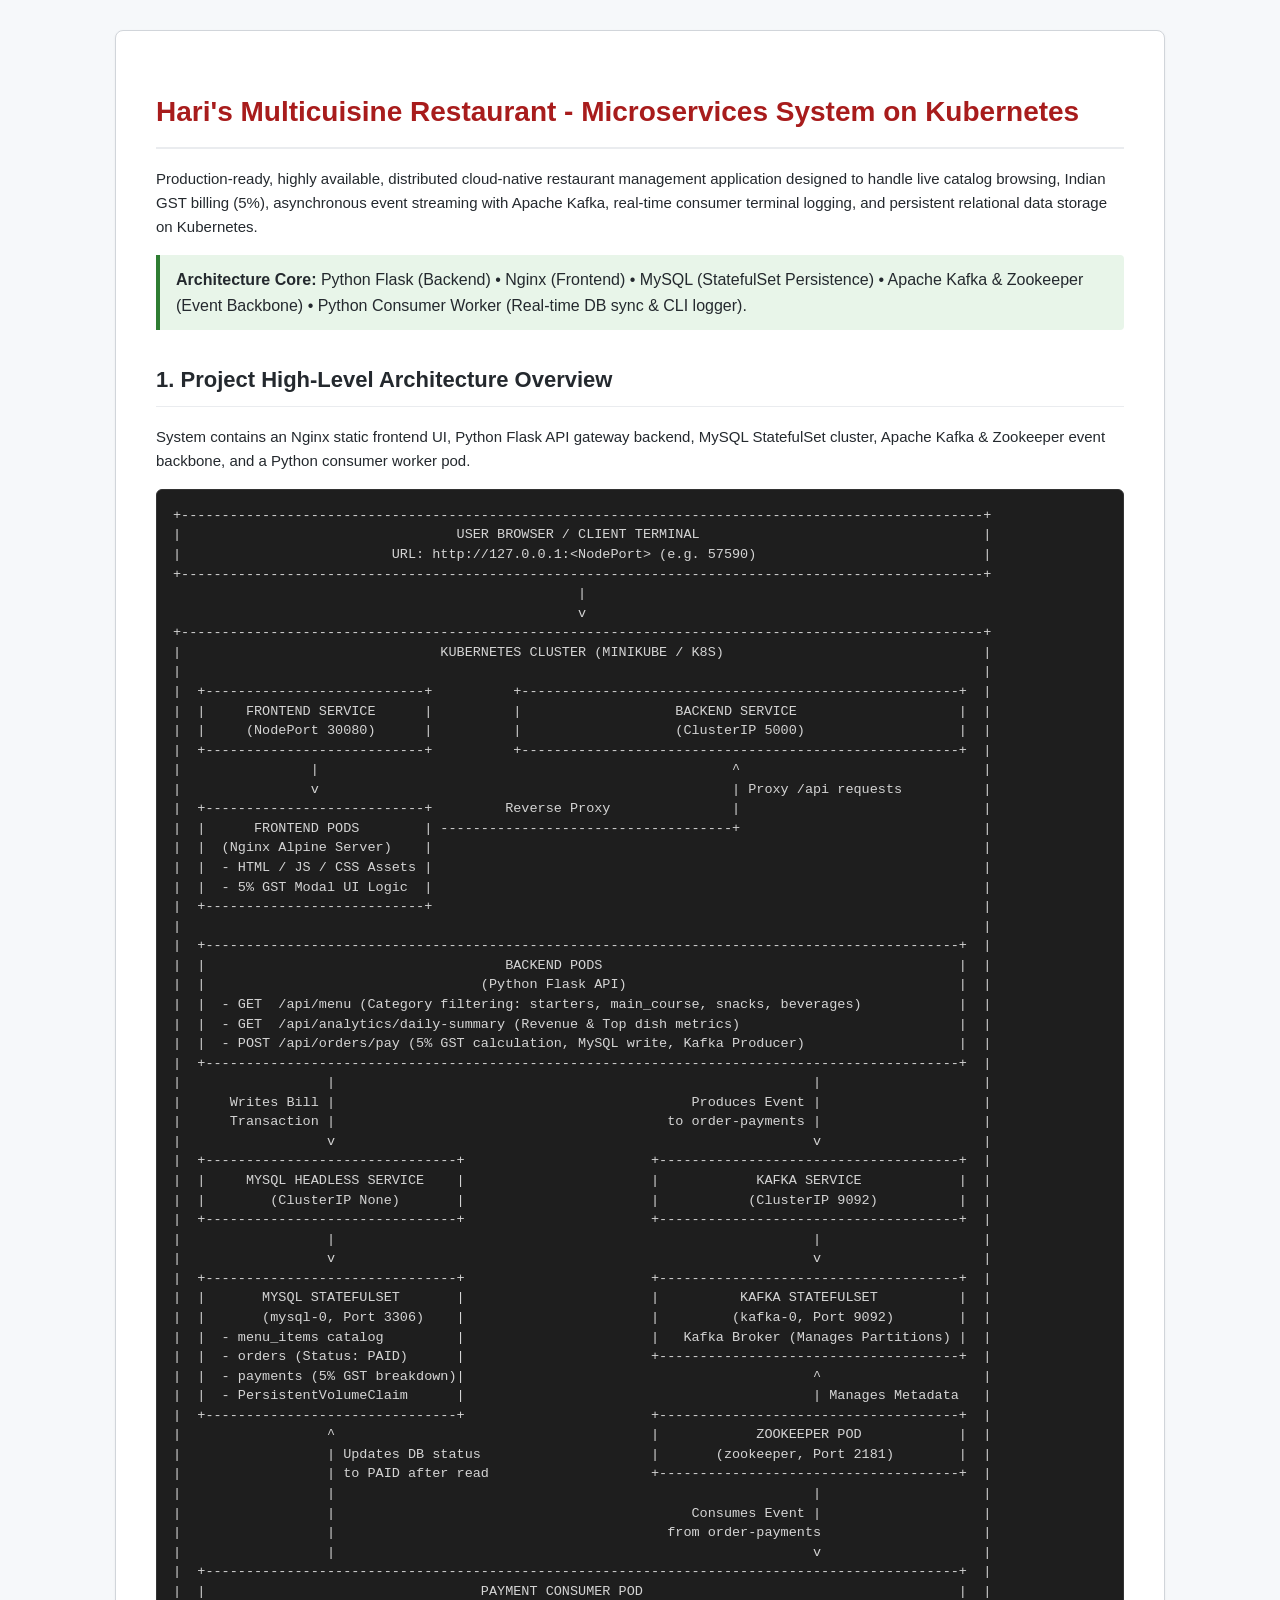
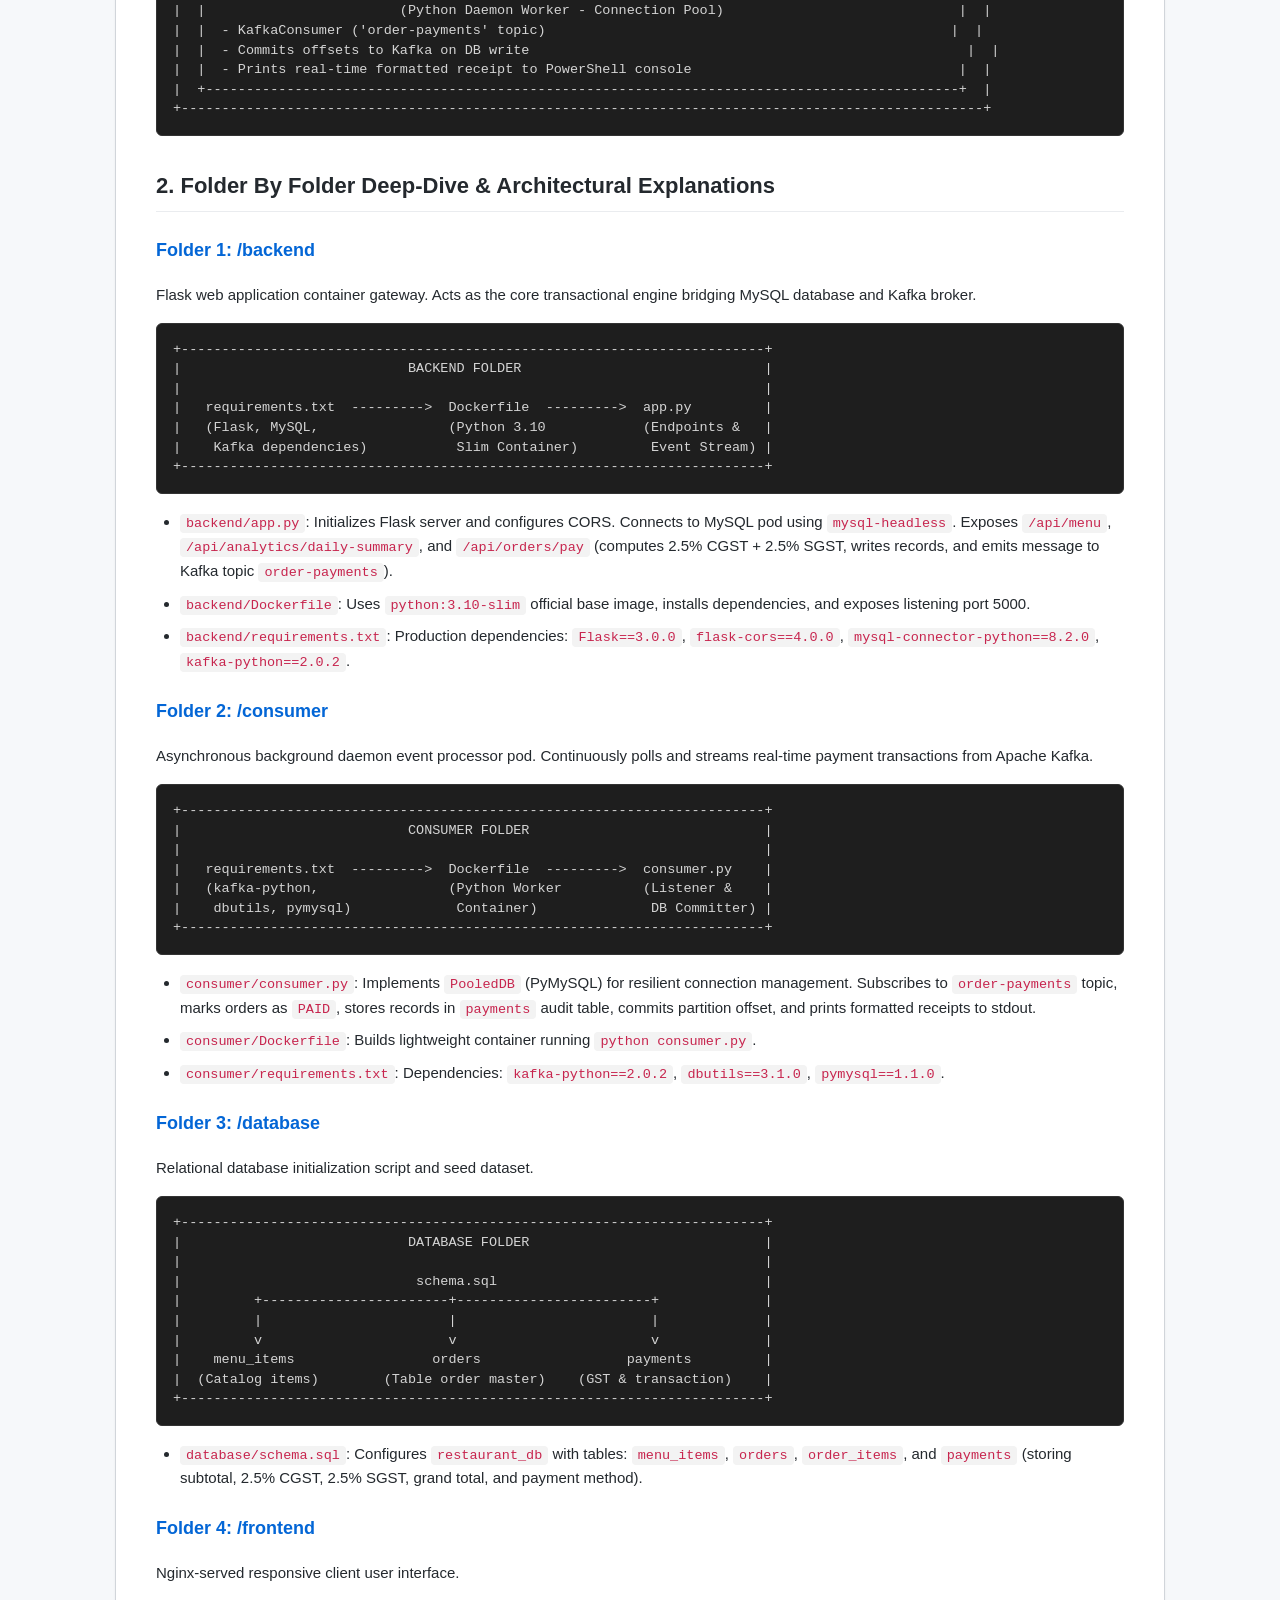
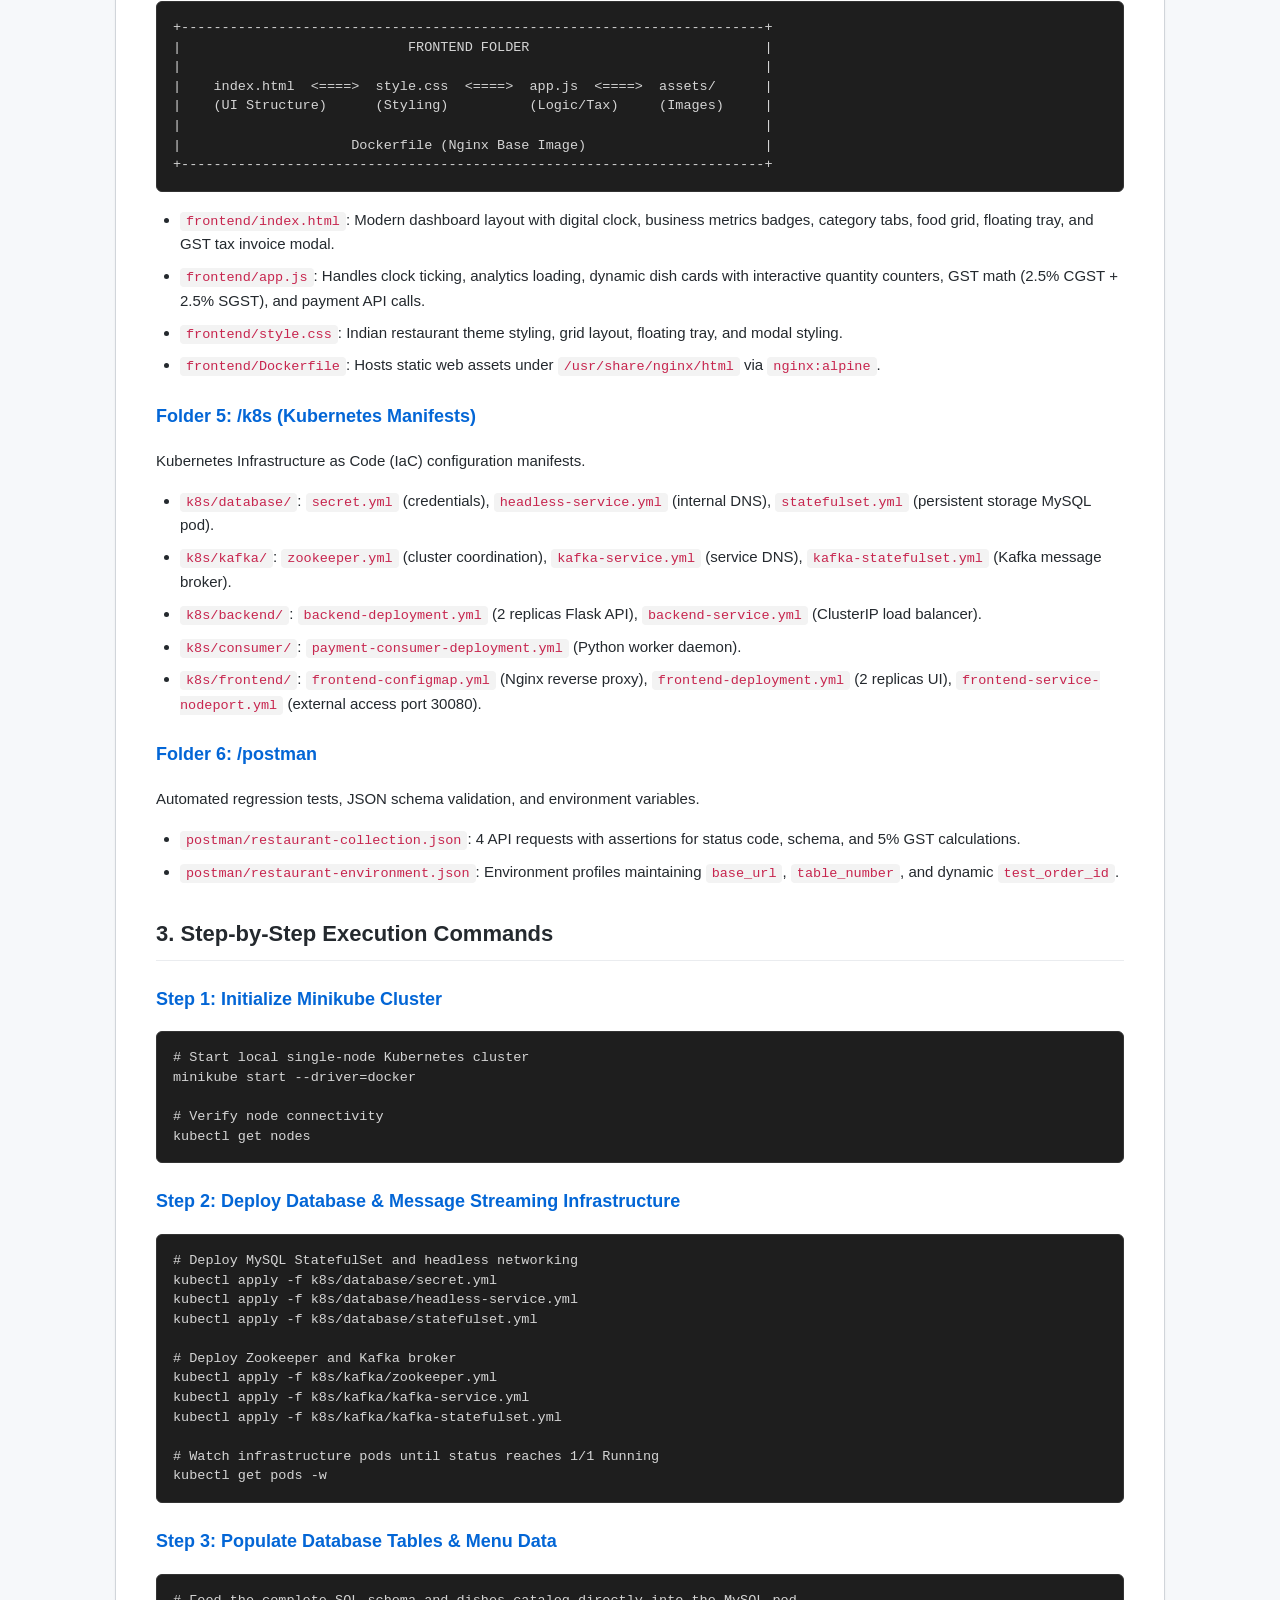
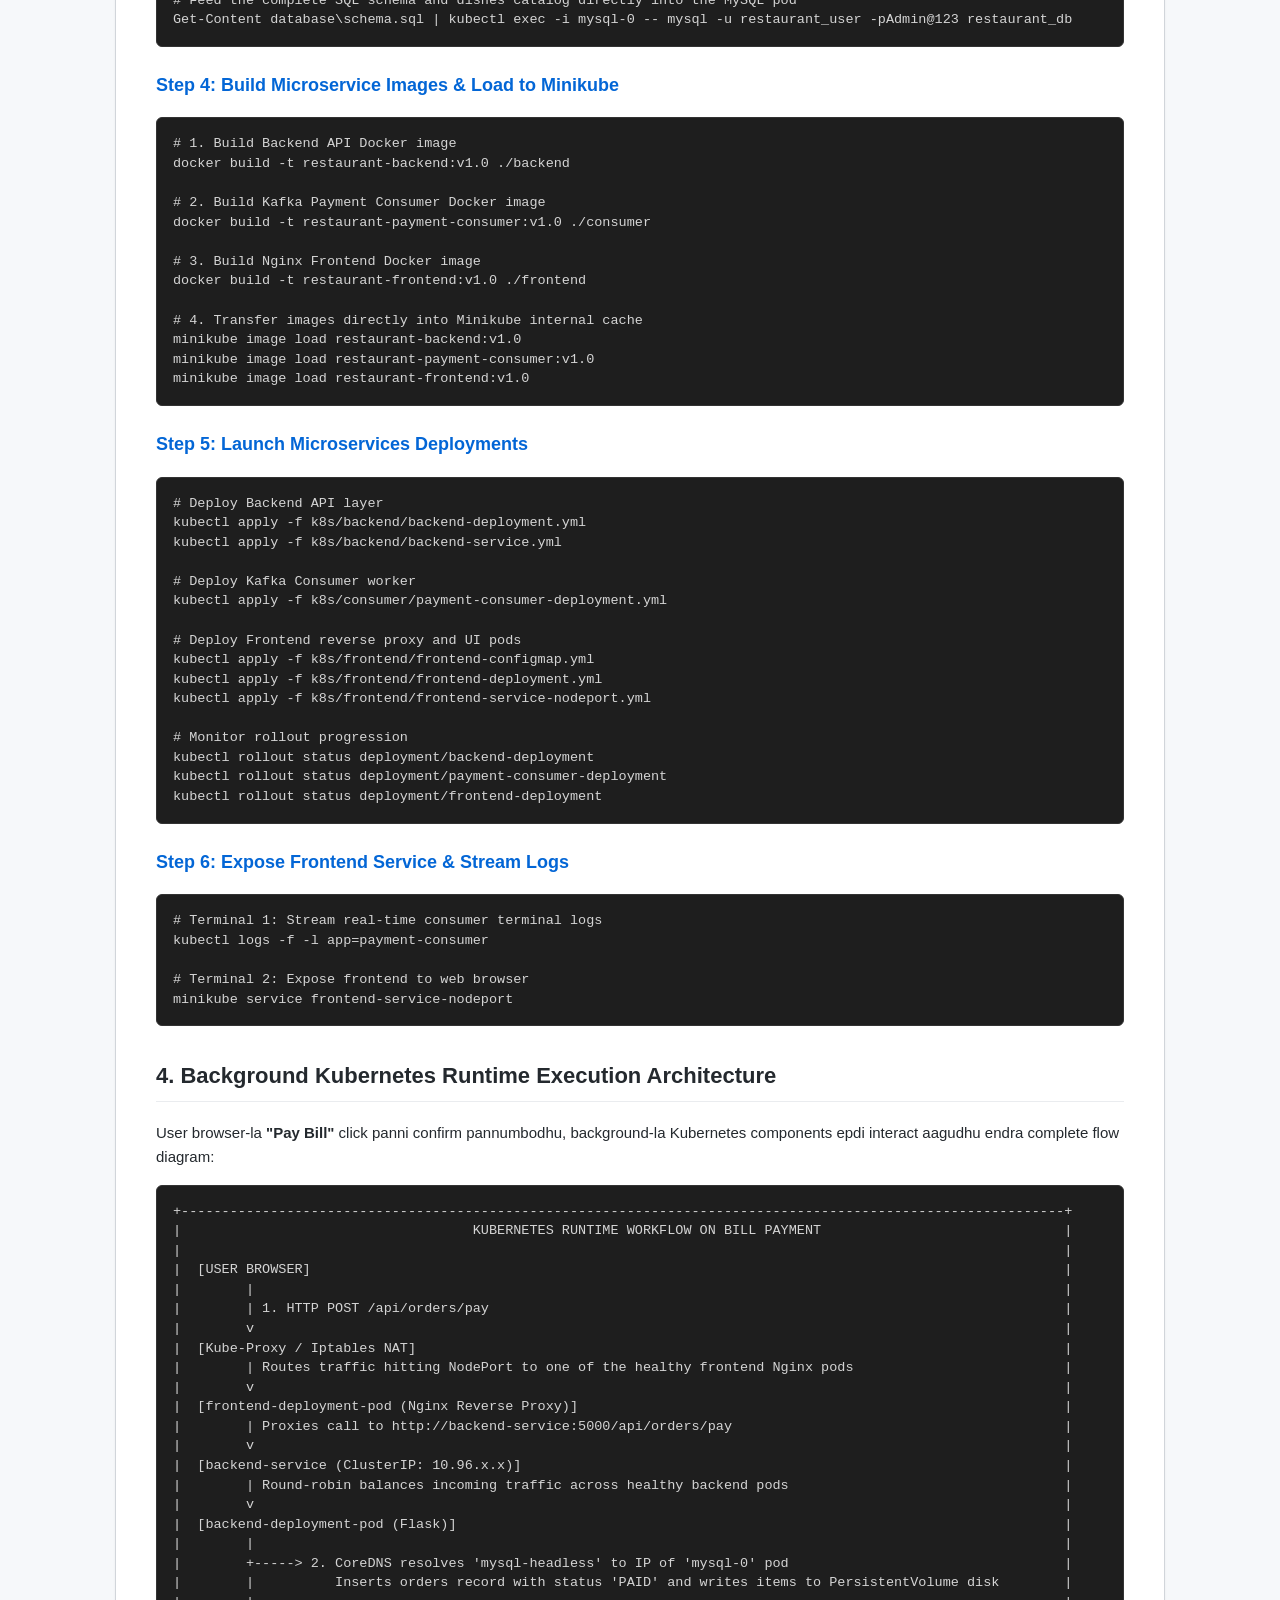
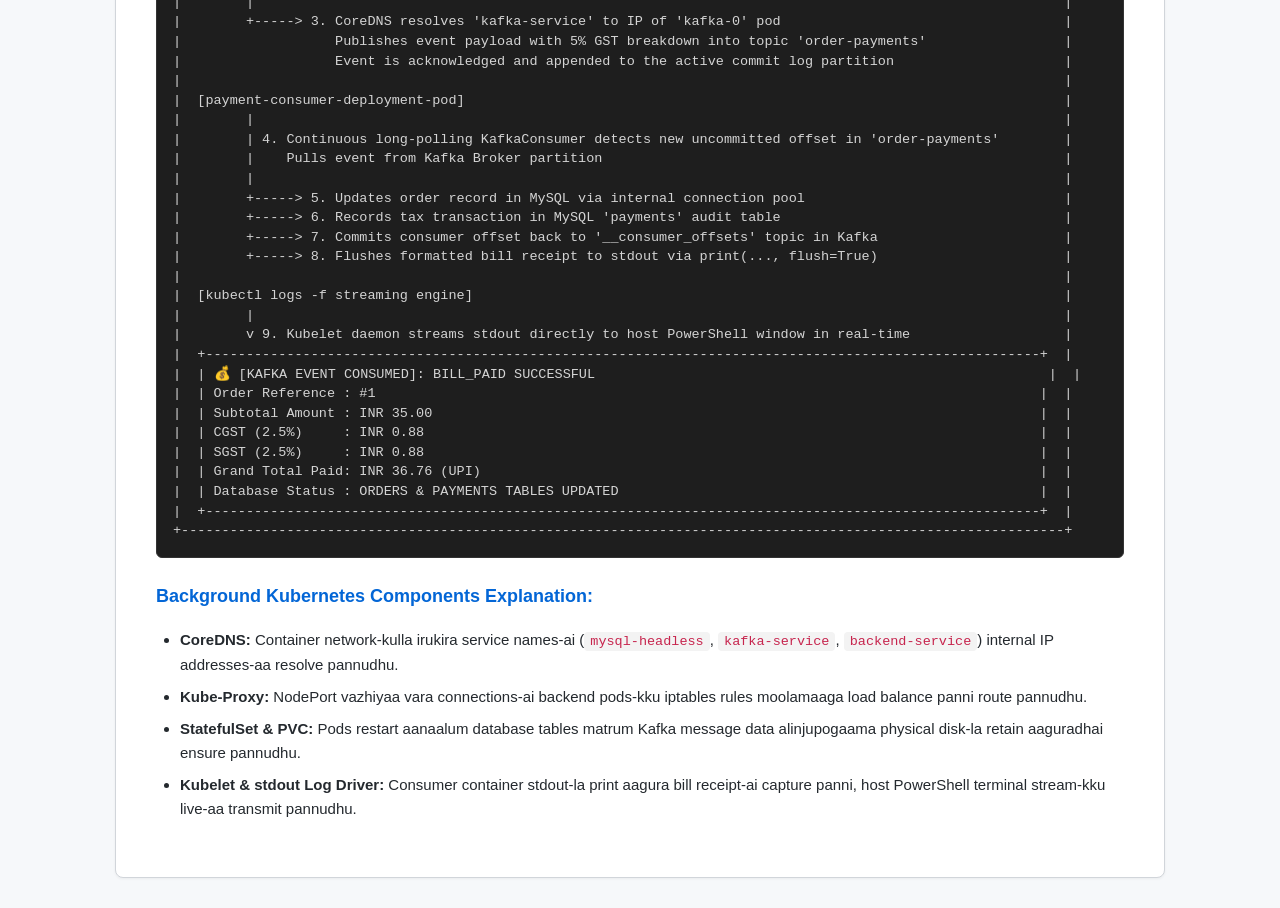
==== readme.html @ a90512a5 "first commit" ====
<!DOCTYPE html>
<html lang="en">
<head>
    <meta charset="UTF-8">
    <meta name="viewport" content="width=device-width, initial-scale=1.0">
    <title>Hari's Multicuisine Restaurant - Kubernetes Microservices</title>
    <style>
        body {
            font-family: -apple-system, BlinkMacSystemFont, "Segoe UI", Roboto, Helvetica, Arial, sans-serif;
            line-height: 1.6;
            color: #24292e;
            max-width: 1050px;
            margin: 0 auto;
            padding: 30px 20px;
            background-color: #f6f8fa;
        }
        .container {
            background: #ffffff;
            border: 1px solid #d1d5da;
            border-radius: 8px;
            padding: 40px;
            box-shadow: 0 1px 3px rgba(0,0,0,0.05);
        }
        h1 {
            color: #a81c1c;
            border-bottom: 2px solid #eaecef;
            padding-bottom: 12px;
            font-size: 28px;
        }
        h2 {
            color: #24292e;
            border-bottom: 1px solid #eaecef;
            padding-bottom: 8px;
            margin-top: 32px;
            font-size: 22px;
        }
        h3 {
            color: #0366d6;
            margin-top: 24px;
            font-size: 18px;
        }
        p, li {
            font-size: 15px;
        }
        pre {
            background-color: #1e1e1e;
            color: #d4d4d4;
            padding: 16px;
            border-radius: 6px;
            overflow-x: auto;
            font-family: Consolas, "Courier New", monospace;
            font-size: 13.5px;
            line-height: 1.45;
            margin: 16px 0;
            border: 1px solid #333;
        }
        code {
            background-color: rgba(27,31,35,0.05);
            padding: 2px 6px;
            border-radius: 4px;
            font-family: Consolas, "Courier New", monospace;
            font-size: 13.5px;
            color: #c7254e;
        }
        pre code {
            background-color: transparent;
            color: inherit;
            padding: 0;
        }
        ul {
            padding-left: 24px;
        }
        li {
            margin-bottom: 8px;
        }
        .highlight-box {
            background-color: #e8f5e9;
            border-left: 4px solid #2e7d32;
            padding: 12px 16px;
            margin: 16px 0;
            border-radius: 0 4px 4px 0;
        }
    </style>
</head>
<body>

<div class="container">
    <h1>Hari's Multicuisine Restaurant - Microservices System on Kubernetes</h1>
    <p>Production-ready, highly available, distributed cloud-native restaurant management application designed to handle live catalog browsing, Indian GST billing (5%), asynchronous event streaming with Apache Kafka, real-time consumer terminal logging, and persistent relational data storage on Kubernetes.</p>

    <div class="highlight-box">
        <strong>Architecture Core:</strong> Python Flask (Backend) • Nginx (Frontend) • MySQL (StatefulSet Persistence) • Apache Kafka & Zookeeper (Event Backbone) • Python Consumer Worker (Real-time DB sync & CLI logger).
    </div>

    <h2>1. Project High-Level Architecture Overview</h2>
    <p>System contains an Nginx static frontend UI, Python Flask API gateway backend, MySQL StatefulSet cluster, Apache Kafka & Zookeeper event backbone, and a Python consumer worker pod.</p>

<pre><code>+---------------------------------------------------------------------------------------------------+
|                                  USER BROWSER / CLIENT TERMINAL                                   |
|                          URL: http://127.0.0.1:&lt;NodePort&gt; (e.g. 57590)                            |
+---------------------------------------------------------------------------------------------------+
                                                  |
                                                  v
+---------------------------------------------------------------------------------------------------+
|                                KUBERNETES CLUSTER (MINIKUBE / K8S)                                |
|                                                                                                   |
|  +---------------------------+          +------------------------------------------------------+  |
|  |     FRONTEND SERVICE      |          |                   BACKEND SERVICE                    |  |
|  |     (NodePort 30080)      |          |                   (ClusterIP 5000)                   |  |
|  +---------------------------+          +------------------------------------------------------+  |
|                |                                                   ^                              |
|                v                                                   | Proxy /api requests          |
|  +---------------------------+         Reverse Proxy               |                              |
|  |      FRONTEND PODS        | ------------------------------------+                              |
|  |  (Nginx Alpine Server)    |                                                                    |
|  |  - HTML / JS / CSS Assets |                                                                    |
|  |  - 5% GST Modal UI Logic  |                                                                    |
|  +---------------------------+                                                                    |
|                                                                                                   |
|  +---------------------------------------------------------------------------------------------+  |
|  |                                     BACKEND PODS                                            |  |
|  |                                  (Python Flask API)                                         |  |
|  |  - GET  /api/menu (Category filtering: starters, main_course, snacks, beverages)            |  |
|  |  - GET  /api/analytics/daily-summary (Revenue &amp; Top dish metrics)                           |  |
|  |  - POST /api/orders/pay (5% GST calculation, MySQL write, Kafka Producer)                   |  |
|  +---------------------------------------------------------------------------------------------+  |
|                  |                                                           |                    |
|      Writes Bill |                                            Produces Event |                    |
|      Transaction |                                         to order-payments |                    |
|                  v                                                           v                    |
|  +-------------------------------+                       +-------------------------------------+  |
|  |     MYSQL HEADLESS SERVICE    |                       |            KAFKA SERVICE            |  |
|  |        (ClusterIP None)       |                       |           (ClusterIP 9092)          |  |
|  +-------------------------------+                       +-------------------------------------+  |
|                  |                                                           |                    |
|                  v                                                           v                    |
|  +-------------------------------+                       +-------------------------------------+  |
|  |       MYSQL STATEFULSET       |                       |          KAFKA STATEFULSET          |  |
|  |       (mysql-0, Port 3306)    |                       |         (kafka-0, Port 9092)        |  |
|  |  - menu_items catalog         |                       |   Kafka Broker (Manages Partitions) |  |
|  |  - orders (Status: PAID)      |                       +-------------------------------------+  |
|  |  - payments (5% GST breakdown)|                                           ^                    |
|  |  - PersistentVolumeClaim      |                                           | Manages Metadata   |
|  +-------------------------------+                       +-------------------------------------+  |
|                  ^                                       |            ZOOKEEPER POD            |  |
|                  | Updates DB status                     |       (zookeeper, Port 2181)        |  |
|                  | to PAID after read                    +-------------------------------------+  |
|                  |                                                           |                    |
|                  |                                            Consumes Event |                    |
|                  |                                         from order-payments                    |
|                  |                                                           v                    |
|  +---------------------------------------------------------------------------------------------+  |
|  |                                  PAYMENT CONSUMER POD                                       |  |
|  |                        (Python Daemon Worker - Connection Pool)                             |  |
|  |  - KafkaConsumer ('order-payments' topic)                                                  |  |
|  |  - Commits offsets to Kafka on DB write                                                      |  |
|  |  - Prints real-time formatted receipt to PowerShell console                                 |  |
|  +---------------------------------------------------------------------------------------------+  |
+---------------------------------------------------------------------------------------------------+</code></pre>

    <h2>2. Folder By Folder Deep-Dive &amp; Architectural Explanations</h2>

    <h3>Folder 1: /backend</h3>
    <p>Flask web application container gateway. Acts as the core transactional engine bridging MySQL database and Kafka broker.</p>
<pre><code>+------------------------------------------------------------------------+
|                            BACKEND FOLDER                              |
|                                                                        |
|   requirements.txt  --------->  Dockerfile  --------->  app.py         |
|   (Flask, MySQL,                (Python 3.10            (Endpoints &amp;   |
|    Kafka dependencies)           Slim Container)         Event Stream) |
+------------------------------------------------------------------------+</code></pre>
    <ul>
        <li><code>backend/app.py</code>: Initializes Flask server and configures CORS. Connects to MySQL pod using <code>mysql-headless</code>. Exposes <code>/api/menu</code>, <code>/api/analytics/daily-summary</code>, and <code>/api/orders/pay</code> (computes 2.5% CGST + 2.5% SGST, writes records, and emits message to Kafka topic <code>order-payments</code>).</li>
        <li><code>backend/Dockerfile</code>: Uses <code>python:3.10-slim</code> official base image, installs dependencies, and exposes listening port 5000.</li>
        <li><code>backend/requirements.txt</code>: Production dependencies: <code>Flask==3.0.0</code>, <code>flask-cors==4.0.0</code>, <code>mysql-connector-python==8.2.0</code>, <code>kafka-python==2.0.2</code>.</li>
    </ul>

    <h3>Folder 2: /consumer</h3>
    <p>Asynchronous background daemon event processor pod. Continuously polls and streams real-time payment transactions from Apache Kafka.</p>
<pre><code>+------------------------------------------------------------------------+
|                            CONSUMER FOLDER                             |
|                                                                        |
|   requirements.txt  --------->  Dockerfile  --------->  consumer.py    |
|   (kafka-python,                (Python Worker          (Listener &amp;    |
|    dbutils, pymysql)             Container)              DB Committer) |
+------------------------------------------------------------------------+</code></pre>
    <ul>
        <li><code>consumer/consumer.py</code>: Implements <code>PooledDB</code> (PyMySQL) for resilient connection management. Subscribes to <code>order-payments</code> topic, marks orders as <code>PAID</code>, stores records in <code>payments</code> audit table, commits partition offset, and prints formatted receipts to stdout.</li>
        <li><code>consumer/Dockerfile</code>: Builds lightweight container running <code>python consumer.py</code>.</li>
        <li><code>consumer/requirements.txt</code>: Dependencies: <code>kafka-python==2.0.2</code>, <code>dbutils==3.1.0</code>, <code>pymysql==1.1.0</code>.</li>
    </ul>

    <h3>Folder 3: /database</h3>
    <p>Relational database initialization script and seed dataset.</p>
<pre><code>+------------------------------------------------------------------------+
|                            DATABASE FOLDER                             |
|                                                                        |
|                             schema.sql                                 |
|         +-----------------------+------------------------+             |
|         |                       |                        |             |
|         v                       v                        v             |
|    menu_items                 orders                  payments         |
|  (Catalog items)        (Table order master)    (GST &amp; transaction)    |
+------------------------------------------------------------------------+</code></pre>
    <ul>
        <li><code>database/schema.sql</code>: Configures <code>restaurant_db</code> with tables: <code>menu_items</code>, <code>orders</code>, <code>order_items</code>, and <code>payments</code> (storing subtotal, 2.5% CGST, 2.5% SGST, grand total, and payment method).</li>
    </ul>

    <h3>Folder 4: /frontend</h3>
    <p>Nginx-served responsive client user interface.</p>
<pre><code>+------------------------------------------------------------------------+
|                            FRONTEND FOLDER                             |
|                                                                        |
|    index.html  &lt;====&gt;  style.css  &lt;====&gt;  app.js  &lt;====&gt;  assets/      |
|    (UI Structure)      (Styling)          (Logic/Tax)     (Images)     |
|                                                                        |
|                     Dockerfile (Nginx Base Image)                      |
+------------------------------------------------------------------------+</code></pre>
    <ul>
        <li><code>frontend/index.html</code>: Modern dashboard layout with digital clock, business metrics badges, category tabs, food grid, floating tray, and GST tax invoice modal.</li>
        <li><code>frontend/app.js</code>: Handles clock ticking, analytics loading, dynamic dish cards with interactive quantity counters, GST math (2.5% CGST + 2.5% SGST), and payment API calls.</li>
        <li><code>frontend/style.css</code>: Indian restaurant theme styling, grid layout, floating tray, and modal styling.</li>
        <li><code>frontend/Dockerfile</code>: Hosts static web assets under <code>/usr/share/nginx/html</code> via <code>nginx:alpine</code>.</li>
    </ul>

    <h3>Folder 5: /k8s (Kubernetes Manifests)</h3>
    <p>Kubernetes Infrastructure as Code (IaC) configuration manifests.</p>
    <ul>
        <li><code>k8s/database/</code>: <code>secret.yml</code> (credentials), <code>headless-service.yml</code> (internal DNS), <code>statefulset.yml</code> (persistent storage MySQL pod).</li>
        <li><code>k8s/kafka/</code>: <code>zookeeper.yml</code> (cluster coordination), <code>kafka-service.yml</code> (service DNS), <code>kafka-statefulset.yml</code> (Kafka message broker).</li>
        <li><code>k8s/backend/</code>: <code>backend-deployment.yml</code> (2 replicas Flask API), <code>backend-service.yml</code> (ClusterIP load balancer).</li>
        <li><code>k8s/consumer/</code>: <code>payment-consumer-deployment.yml</code> (Python worker daemon).</li>
        <li><code>k8s/frontend/</code>: <code>frontend-configmap.yml</code> (Nginx reverse proxy), <code>frontend-deployment.yml</code> (2 replicas UI), <code>frontend-service-nodeport.yml</code> (external access port 30080).</li>
    </ul>

    <h3>Folder 6: /postman</h3>
    <p>Automated regression tests, JSON schema validation, and environment variables.</p>
    <ul>
        <li><code>postman/restaurant-collection.json</code>: 4 API requests with assertions for status code, schema, and 5% GST calculations.</li>
        <li><code>postman/restaurant-environment.json</code>: Environment profiles maintaining <code>base_url</code>, <code>table_number</code>, and dynamic <code>test_order_id</code>.</li>
    </ul>

    <h2>3. Step-by-Step Execution Commands</h2>

    <h3>Step 1: Initialize Minikube Cluster</h3>
<pre><code># Start local single-node Kubernetes cluster
minikube start --driver=docker

# Verify node connectivity
kubectl get nodes</code></pre>

    <h3>Step 2: Deploy Database &amp; Message Streaming Infrastructure</h3>
<pre><code># Deploy MySQL StatefulSet and headless networking
kubectl apply -f k8s/database/secret.yml
kubectl apply -f k8s/database/headless-service.yml
kubectl apply -f k8s/database/statefulset.yml

# Deploy Zookeeper and Kafka broker
kubectl apply -f k8s/kafka/zookeeper.yml
kubectl apply -f k8s/kafka/kafka-service.yml
kubectl apply -f k8s/kafka/kafka-statefulset.yml

# Watch infrastructure pods until status reaches 1/1 Running
kubectl get pods -w</code></pre>

    <h3>Step 3: Populate Database Tables &amp; Menu Data</h3>
<pre><code># Feed the complete SQL schema and dishes catalog directly into the MySQL pod
Get-Content database\schema.sql | kubectl exec -i mysql-0 -- mysql -u restaurant_user -pAdmin@123 restaurant_db</code></pre>

    <h3>Step 4: Build Microservice Images &amp; Load to Minikube</h3>
<pre><code># 1. Build Backend API Docker image
docker build -t restaurant-backend:v1.0 ./backend

# 2. Build Kafka Payment Consumer Docker image
docker build -t restaurant-payment-consumer:v1.0 ./consumer

# 3. Build Nginx Frontend Docker image
docker build -t restaurant-frontend:v1.0 ./frontend

# 4. Transfer images directly into Minikube internal cache
minikube image load restaurant-backend:v1.0
minikube image load restaurant-payment-consumer:v1.0
minikube image load restaurant-frontend:v1.0</code></pre>

    <h3>Step 5: Launch Microservices Deployments</h3>
<pre><code># Deploy Backend API layer
kubectl apply -f k8s/backend/backend-deployment.yml
kubectl apply -f k8s/backend/backend-service.yml

# Deploy Kafka Consumer worker
kubectl apply -f k8s/consumer/payment-consumer-deployment.yml

# Deploy Frontend reverse proxy and UI pods
kubectl apply -f k8s/frontend/frontend-configmap.yml
kubectl apply -f k8s/frontend/frontend-deployment.yml
kubectl apply -f k8s/frontend/frontend-service-nodeport.yml

# Monitor rollout progression
kubectl rollout status deployment/backend-deployment
kubectl rollout status deployment/payment-consumer-deployment
kubectl rollout status deployment/frontend-deployment</code></pre>

    <h3>Step 6: Expose Frontend Service &amp; Stream Logs</h3>
<pre><code># Terminal 1: Stream real-time consumer terminal logs
kubectl logs -f -l app=payment-consumer

# Terminal 2: Expose frontend to web browser
minikube service frontend-service-nodeport</code></pre>

    <h2>4. Background Kubernetes Runtime Execution Architecture</h2>
    <p>User browser-la <strong>"Pay Bill"</strong> click panni confirm pannumbodhu, background-la Kubernetes components epdi interact aagudhu endra complete flow diagram:</p>

<pre><code>+-------------------------------------------------------------------------------------------------------------+
|                                    KUBERNETES RUNTIME WORKFLOW ON BILL PAYMENT                              |
|                                                                                                             |
|  [USER BROWSER]                                                                                             |
|        |                                                                                                    |
|        | 1. HTTP POST /api/orders/pay                                                                       |
|        v                                                                                                    |
|  [Kube-Proxy / Iptables NAT]                                                                                |
|        | Routes traffic hitting NodePort to one of the healthy frontend Nginx pods                          |
|        v                                                                                                    |
|  [frontend-deployment-pod (Nginx Reverse Proxy)]                                                            |
|        | Proxies call to http://backend-service:5000/api/orders/pay                                         |
|        v                                                                                                    |
|  [backend-service (ClusterIP: 10.96.x.x)]                                                                   |
|        | Round-robin balances incoming traffic across healthy backend pods                                  |
|        v                                                                                                    |
|  [backend-deployment-pod (Flask)]                                                                           |
|        |                                                                                                    |
|        +-----> 2. CoreDNS resolves 'mysql-headless' to IP of 'mysql-0' pod                                  |
|        |          Inserts orders record with status 'PAID' and writes items to PersistentVolume disk        |
|        |                                                                                                    |
|        +-----> 3. CoreDNS resolves 'kafka-service' to IP of 'kafka-0' pod                                   |
|                   Publishes event payload with 5% GST breakdown into topic 'order-payments'                 |
|                   Event is acknowledged and appended to the active commit log partition                     |
|                                                                                                             |
|  [payment-consumer-deployment-pod]                                                                          |
|        |                                                                                                    |
|        | 4. Continuous long-polling KafkaConsumer detects new uncommitted offset in 'order-payments'        |
|        |    Pulls event from Kafka Broker partition                                                         |
|        |                                                                                                    |
|        +-----> 5. Updates order record in MySQL via internal connection pool                                |
|        +-----> 6. Records tax transaction in MySQL 'payments' audit table                                   |
|        +-----> 7. Commits consumer offset back to '__consumer_offsets' topic in Kafka                       |
|        +-----> 8. Flushes formatted bill receipt to stdout via print(..., flush=True)                       |
|                                                                                                             |
|  [kubectl logs -f streaming engine]                                                                         |
|        |                                                                                                    |
|        v 9. Kubelet daemon streams stdout directly to host PowerShell window in real-time                   |
|  +-------------------------------------------------------------------------------------------------------+  |
|  | 💰 [KAFKA EVENT CONSUMED]: BILL_PAID SUCCESSFUL                                                        |  |
|  | Order Reference : #1                                                                                  |  |
|  | Subtotal Amount : INR 35.00                                                                           |  |
|  | CGST (2.5%)     : INR 0.88                                                                            |  |
|  | SGST (2.5%)     : INR 0.88                                                                            |  |
|  | Grand Total Paid: INR 36.76 (UPI)                                                                     |  |
|  | Database Status : ORDERS &amp; PAYMENTS TABLES UPDATED                                                    |  |
|  +-------------------------------------------------------------------------------------------------------+  |
+-------------------------------------------------------------------------------------------------------------+</code></pre>

    <h3>Background Kubernetes Components Explanation:</h3>
    <ul>
        <li><strong>CoreDNS:</strong> Container network-kulla irukira service names-ai (<code>mysql-headless</code>, <code>kafka-service</code>, <code>backend-service</code>) internal IP addresses-aa resolve pannudhu.</li>
        <li><strong>Kube-Proxy:</strong> NodePort vazhiyaa vara connections-ai backend pods-kku iptables rules moolamaaga load balance panni route pannudhu.</li>
        <li><strong>StatefulSet &amp; PVC:</strong> Pods restart aanaalum database tables matrum Kafka message data alinjupogaama physical disk-la retain aaguradhai ensure pannudhu.</li>
        <li><strong>Kubelet &amp; stdout Log Driver:</strong> Consumer container stdout-la print aagura bill receipt-ai capture panni, host PowerShell terminal stream-kku live-aa transmit pannudhu.</li>
    </ul>
</div>

</body>
</html>
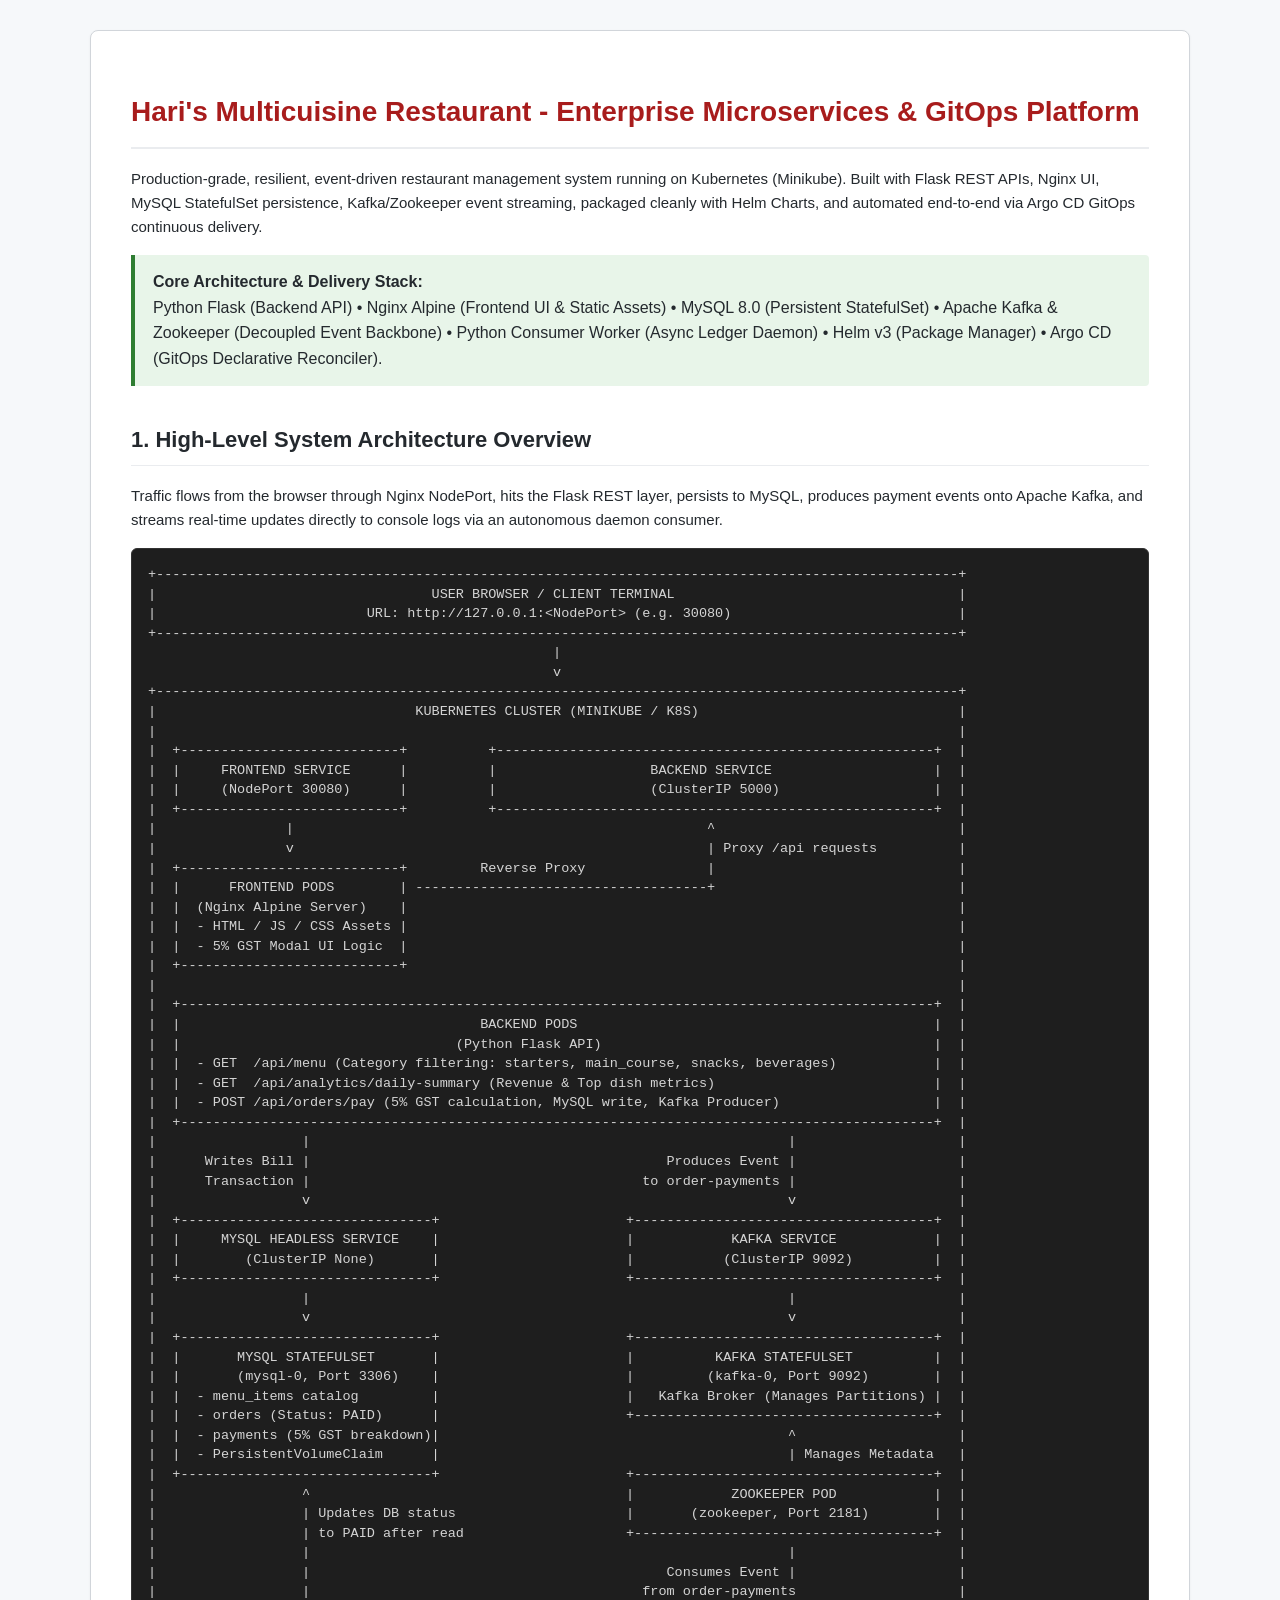
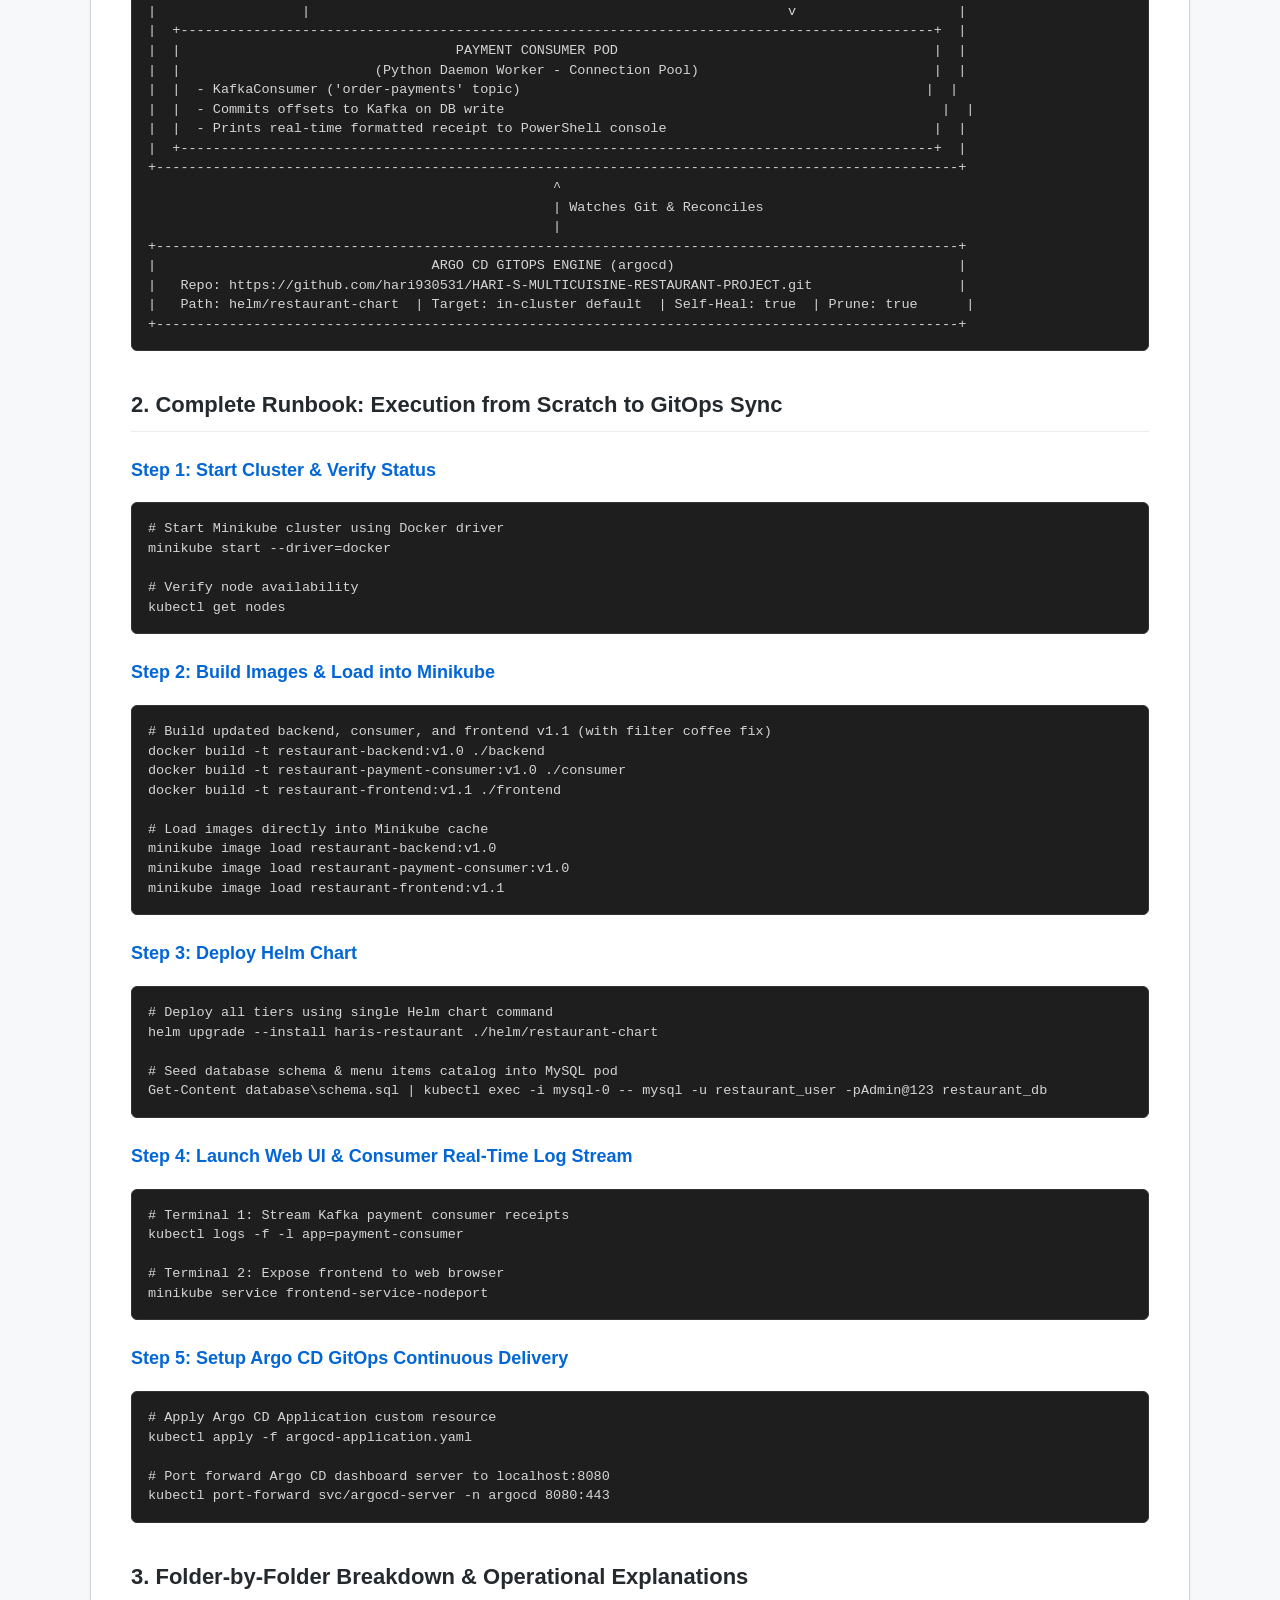
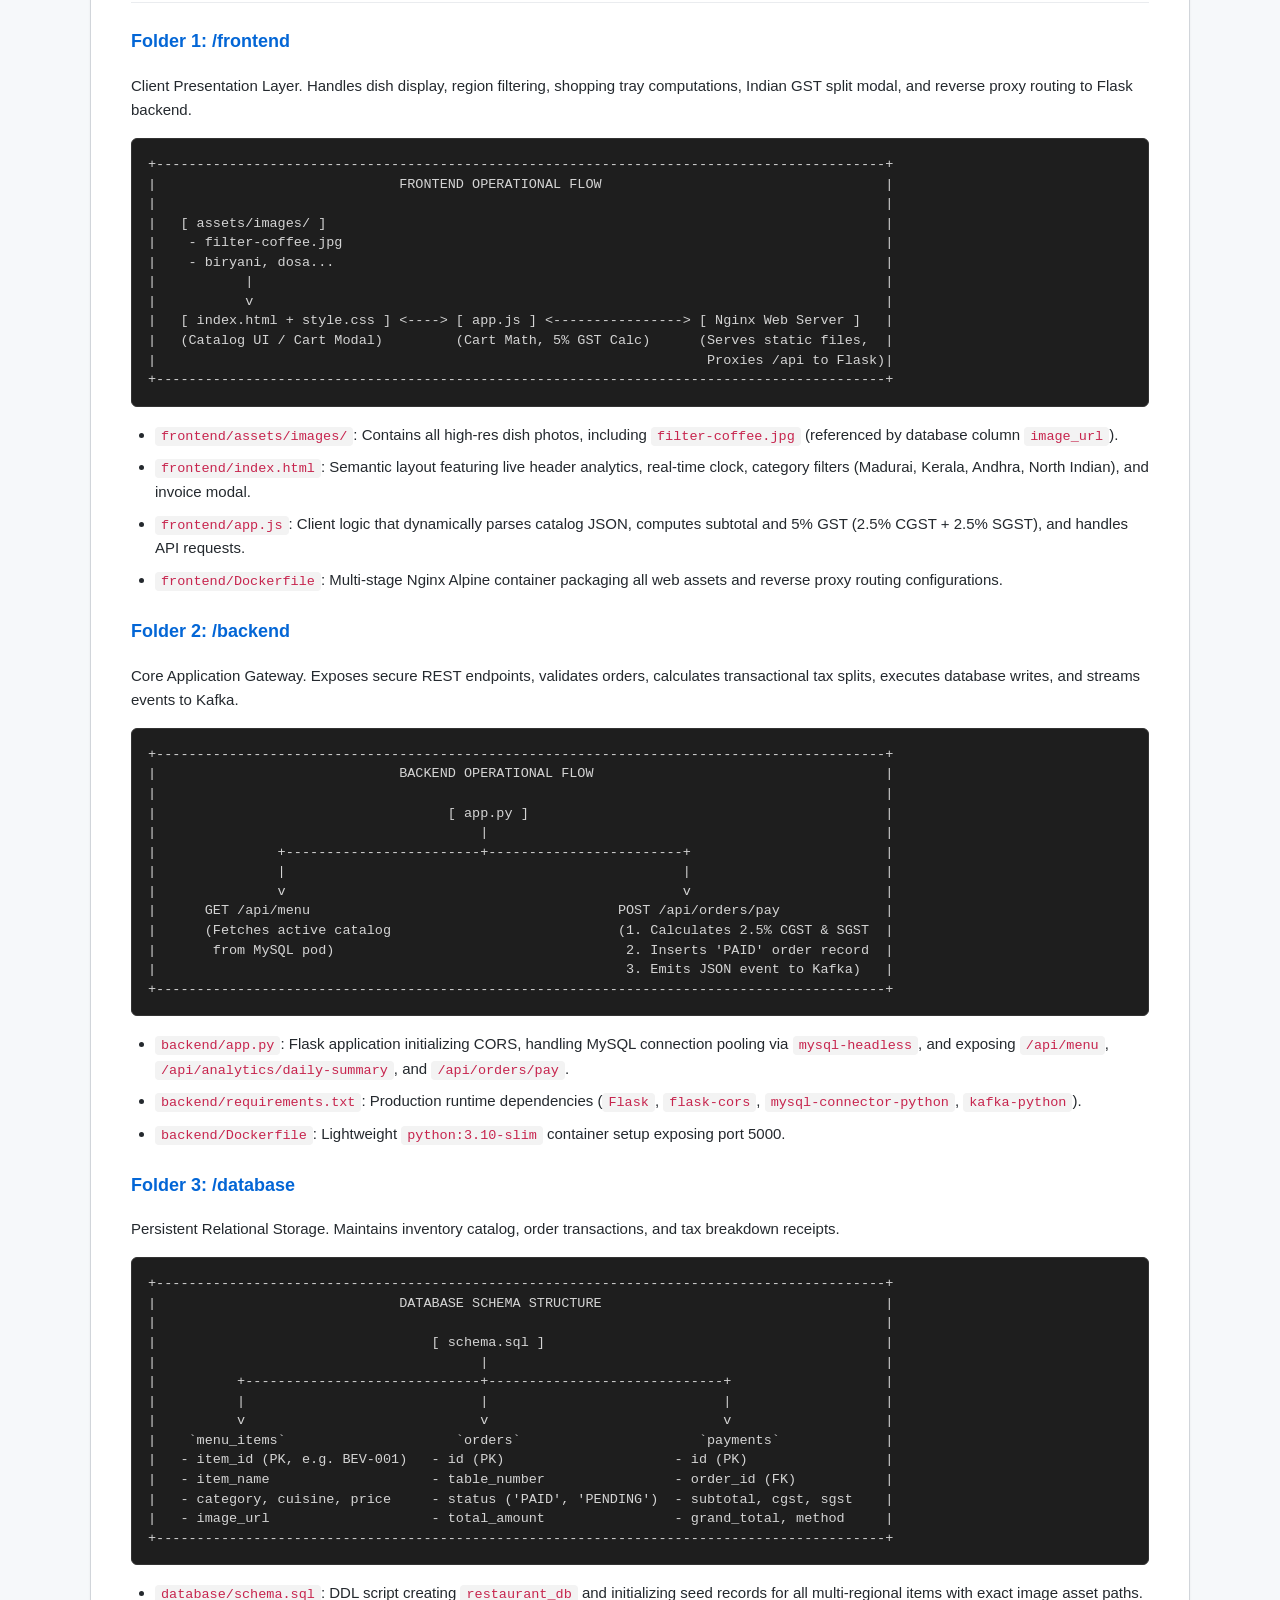
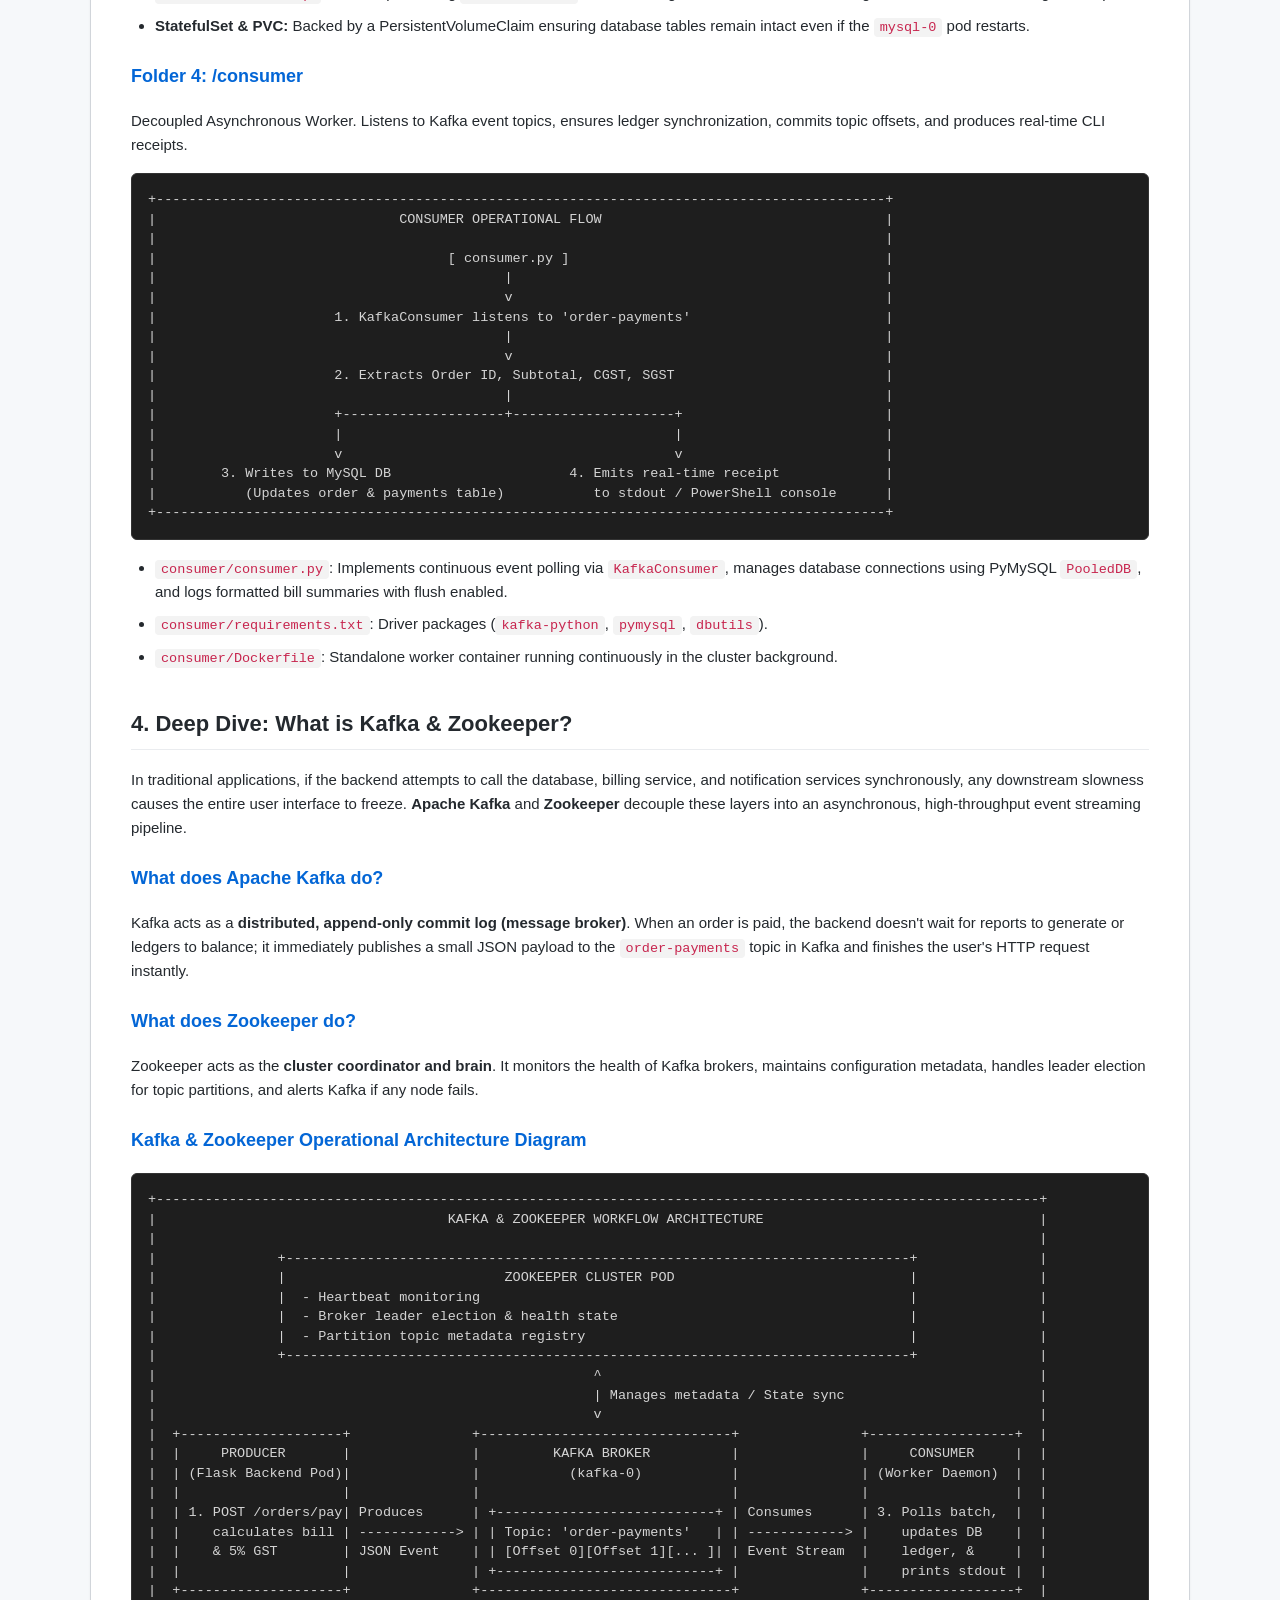
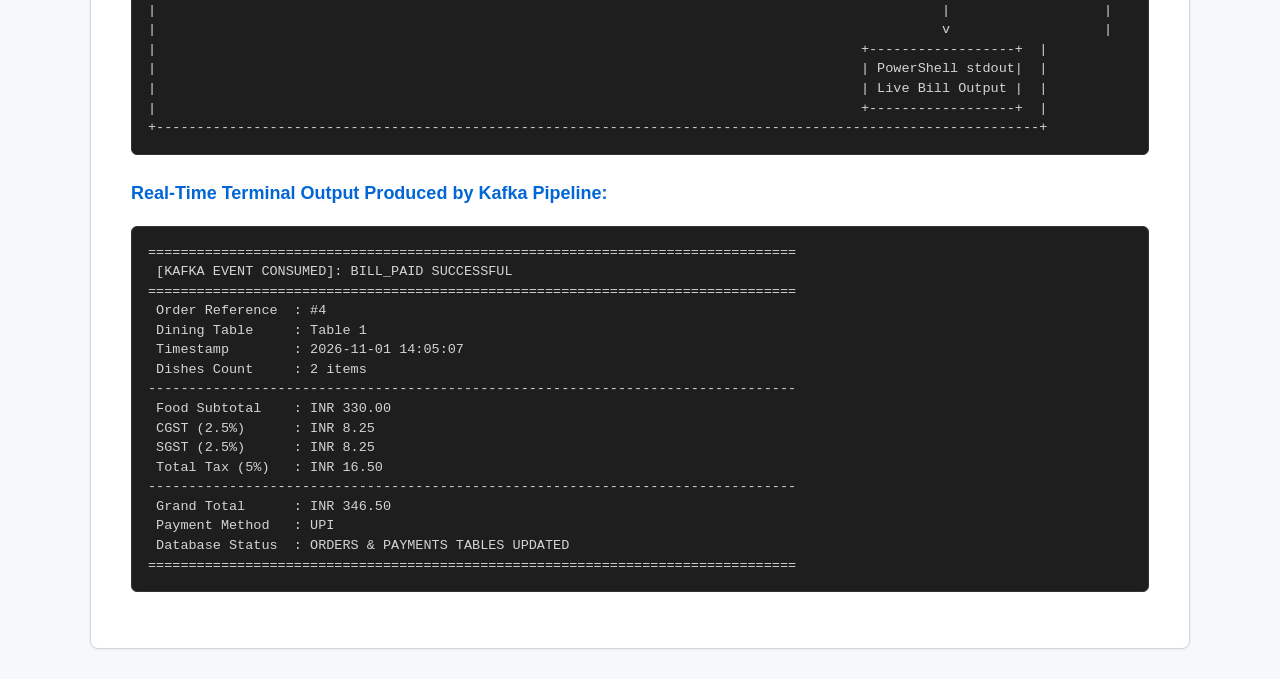
==== commit 26ccf076: "fix:updated for  application operations for each folder in readme.html" ====
--- a/readme.html
+++ b/readme.html
@@ -3,13 +3,13 @@
 <head>
     <meta charset="UTF-8">
     <meta name="viewport" content="width=device-width, initial-scale=1.0">
-    <title>Hari's Multicuisine Restaurant - Kubernetes Microservices</title>
+    <title>Hari's Multicuisine Restaurant - Kubernetes Microservices & GitOps</title>
     <style>
         body {
             font-family: -apple-system, BlinkMacSystemFont, "Segoe UI", Roboto, Helvetica, Arial, sans-serif;
             line-height: 1.6;
             color: #24292e;
-            max-width: 1050px;
+            max-width: 1100px;
             margin: 0 auto;
             padding: 30px 20px;
             background-color: #f6f8fa;
@@ -31,7 +31,7 @@
             color: #24292e;
             border-bottom: 1px solid #eaecef;
             padding-bottom: 8px;
-            margin-top: 32px;
+            margin-top: 36px;
             font-size: 22px;
         }
         h3 {
@@ -76,28 +76,39 @@
         .highlight-box {
             background-color: #e8f5e9;
             border-left: 4px solid #2e7d32;
-            padding: 12px 16px;
+            padding: 14px 18px;
             margin: 16px 0;
             border-radius: 0 4px 4px 0;
+        }
+        .badge {
+            display: inline-block;
+            padding: 3px 8px;
+            font-size: 12px;
+            font-weight: 600;
+            border-radius: 12px;
+            background-color: #0366d6;
+            color: white;
+            margin-right: 6px;
         }
     </style>
 </head>
 <body>
 
 <div class="container">
-    <h1>Hari's Multicuisine Restaurant - Microservices System on Kubernetes</h1>
-    <p>Production-ready, highly available, distributed cloud-native restaurant management application designed to handle live catalog browsing, Indian GST billing (5%), asynchronous event streaming with Apache Kafka, real-time consumer terminal logging, and persistent relational data storage on Kubernetes.</p>
+    <h1>Hari's Multicuisine Restaurant - Enterprise Microservices & GitOps Platform</h1>
+    <p>Production-grade, resilient, event-driven restaurant management system running on Kubernetes (Minikube). Built with Flask REST APIs, Nginx UI, MySQL StatefulSet persistence, Kafka/Zookeeper event streaming, packaged cleanly with Helm Charts, and automated end-to-end via Argo CD GitOps continuous delivery.</p>
 
     <div class="highlight-box">
-        <strong>Architecture Core:</strong> Python Flask (Backend) • Nginx (Frontend) • MySQL (StatefulSet Persistence) • Apache Kafka & Zookeeper (Event Backbone) • Python Consumer Worker (Real-time DB sync & CLI logger).
+        <strong>Core Architecture & Delivery Stack:</strong><br>
+        Python Flask (Backend API) &bull; Nginx Alpine (Frontend UI &amp; Static Assets) &bull; MySQL 8.0 (Persistent StatefulSet) &bull; Apache Kafka &amp; Zookeeper (Decoupled Event Backbone) &bull; Python Consumer Worker (Async Ledger Daemon) &bull; Helm v3 (Package Manager) &bull; Argo CD (GitOps Declarative Reconciler).
     </div>
 
-    <h2>1. Project High-Level Architecture Overview</h2>
-    <p>System contains an Nginx static frontend UI, Python Flask API gateway backend, MySQL StatefulSet cluster, Apache Kafka & Zookeeper event backbone, and a Python consumer worker pod.</p>
+    <h2>1. High-Level System Architecture Overview</h2>
+    <p>Traffic flows from the browser through Nginx NodePort, hits the Flask REST layer, persists to MySQL, produces payment events onto Apache Kafka, and streams real-time updates directly to console logs via an autonomous daemon consumer.</p>
 
 <pre><code>+---------------------------------------------------------------------------------------------------+
 |                                  USER BROWSER / CLIENT TERMINAL                                   |
-|                          URL: http://127.0.0.1:&lt;NodePort&gt; (e.g. 57590)                            |
+|                          URL: http://127.0.0.1:&lt;NodePort&gt; (e.g. 30080)                            |
 +---------------------------------------------------------------------------------------------------+
                                                   |
                                                   v
@@ -156,216 +167,212 @@
 |  |  - Commits offsets to Kafka on DB write                                                      |  |
 |  |  - Prints real-time formatted receipt to PowerShell console                                 |  |
 |  +---------------------------------------------------------------------------------------------+  |
++---------------------------------------------------------------------------------------------------+
+                                                  ^
+                                                  | Watches Git &amp; Reconciles
+                                                  |
++---------------------------------------------------------------------------------------------------+
+|                                  ARGO CD GITOPS ENGINE (argocd)                                   |
+|   Repo: https://github.com/hari930531/HARI-S-MULTICUISINE-RESTAURANT-PROJECT.git                  |
+|   Path: helm/restaurant-chart  | Target: in-cluster default  | Self-Heal: true  | Prune: true      |
 +---------------------------------------------------------------------------------------------------+</code></pre>
 
-    <h2>2. Folder By Folder Deep-Dive &amp; Architectural Explanations</h2>
-
-    <h3>Folder 1: /backend</h3>
-    <p>Flask web application container gateway. Acts as the core transactional engine bridging MySQL database and Kafka broker.</p>
-<pre><code>+------------------------------------------------------------------------+
-|                            BACKEND FOLDER                              |
-|                                                                        |
-|   requirements.txt  --------->  Dockerfile  --------->  app.py         |
-|   (Flask, MySQL,                (Python 3.10            (Endpoints &amp;   |
-|    Kafka dependencies)           Slim Container)         Event Stream) |
-+------------------------------------------------------------------------+</code></pre>
-    <ul>
-        <li><code>backend/app.py</code>: Initializes Flask server and configures CORS. Connects to MySQL pod using <code>mysql-headless</code>. Exposes <code>/api/menu</code>, <code>/api/analytics/daily-summary</code>, and <code>/api/orders/pay</code> (computes 2.5% CGST + 2.5% SGST, writes records, and emits message to Kafka topic <code>order-payments</code>).</li>
-        <li><code>backend/Dockerfile</code>: Uses <code>python:3.10-slim</code> official base image, installs dependencies, and exposes listening port 5000.</li>
-        <li><code>backend/requirements.txt</code>: Production dependencies: <code>Flask==3.0.0</code>, <code>flask-cors==4.0.0</code>, <code>mysql-connector-python==8.2.0</code>, <code>kafka-python==2.0.2</code>.</li>
-    </ul>
-
-    <h3>Folder 2: /consumer</h3>
-    <p>Asynchronous background daemon event processor pod. Continuously polls and streams real-time payment transactions from Apache Kafka.</p>
-<pre><code>+------------------------------------------------------------------------+
-|                            CONSUMER FOLDER                             |
-|                                                                        |
-|   requirements.txt  --------->  Dockerfile  --------->  consumer.py    |
-|   (kafka-python,                (Python Worker          (Listener &amp;    |
-|    dbutils, pymysql)             Container)              DB Committer) |
-+------------------------------------------------------------------------+</code></pre>
-    <ul>
-        <li><code>consumer/consumer.py</code>: Implements <code>PooledDB</code> (PyMySQL) for resilient connection management. Subscribes to <code>order-payments</code> topic, marks orders as <code>PAID</code>, stores records in <code>payments</code> audit table, commits partition offset, and prints formatted receipts to stdout.</li>
-        <li><code>consumer/Dockerfile</code>: Builds lightweight container running <code>python consumer.py</code>.</li>
-        <li><code>consumer/requirements.txt</code>: Dependencies: <code>kafka-python==2.0.2</code>, <code>dbutils==3.1.0</code>, <code>pymysql==1.1.0</code>.</li>
-    </ul>
-
-    <h3>Folder 3: /database</h3>
-    <p>Relational database initialization script and seed dataset.</p>
-<pre><code>+------------------------------------------------------------------------+
-|                            DATABASE FOLDER                             |
-|                                                                        |
-|                             schema.sql                                 |
-|         +-----------------------+------------------------+             |
-|         |                       |                        |             |
-|         v                       v                        v             |
-|    menu_items                 orders                  payments         |
-|  (Catalog items)        (Table order master)    (GST &amp; transaction)    |
-+------------------------------------------------------------------------+</code></pre>
-    <ul>
-        <li><code>database/schema.sql</code>: Configures <code>restaurant_db</code> with tables: <code>menu_items</code>, <code>orders</code>, <code>order_items</code>, and <code>payments</code> (storing subtotal, 2.5% CGST, 2.5% SGST, grand total, and payment method).</li>
-    </ul>
-
-    <h3>Folder 4: /frontend</h3>
-    <p>Nginx-served responsive client user interface.</p>
-<pre><code>+------------------------------------------------------------------------+
-|                            FRONTEND FOLDER                             |
-|                                                                        |
-|    index.html  &lt;====&gt;  style.css  &lt;====&gt;  app.js  &lt;====&gt;  assets/      |
-|    (UI Structure)      (Styling)          (Logic/Tax)     (Images)     |
-|                                                                        |
-|                     Dockerfile (Nginx Base Image)                      |
-+------------------------------------------------------------------------+</code></pre>
-    <ul>
-        <li><code>frontend/index.html</code>: Modern dashboard layout with digital clock, business metrics badges, category tabs, food grid, floating tray, and GST tax invoice modal.</li>
-        <li><code>frontend/app.js</code>: Handles clock ticking, analytics loading, dynamic dish cards with interactive quantity counters, GST math (2.5% CGST + 2.5% SGST), and payment API calls.</li>
-        <li><code>frontend/style.css</code>: Indian restaurant theme styling, grid layout, floating tray, and modal styling.</li>
-        <li><code>frontend/Dockerfile</code>: Hosts static web assets under <code>/usr/share/nginx/html</code> via <code>nginx:alpine</code>.</li>
-    </ul>
-
-    <h3>Folder 5: /k8s (Kubernetes Manifests)</h3>
-    <p>Kubernetes Infrastructure as Code (IaC) configuration manifests.</p>
-    <ul>
-        <li><code>k8s/database/</code>: <code>secret.yml</code> (credentials), <code>headless-service.yml</code> (internal DNS), <code>statefulset.yml</code> (persistent storage MySQL pod).</li>
-        <li><code>k8s/kafka/</code>: <code>zookeeper.yml</code> (cluster coordination), <code>kafka-service.yml</code> (service DNS), <code>kafka-statefulset.yml</code> (Kafka message broker).</li>
-        <li><code>k8s/backend/</code>: <code>backend-deployment.yml</code> (2 replicas Flask API), <code>backend-service.yml</code> (ClusterIP load balancer).</li>
-        <li><code>k8s/consumer/</code>: <code>payment-consumer-deployment.yml</code> (Python worker daemon).</li>
-        <li><code>k8s/frontend/</code>: <code>frontend-configmap.yml</code> (Nginx reverse proxy), <code>frontend-deployment.yml</code> (2 replicas UI), <code>frontend-service-nodeport.yml</code> (external access port 30080).</li>
-    </ul>
-
-    <h3>Folder 6: /postman</h3>
-    <p>Automated regression tests, JSON schema validation, and environment variables.</p>
-    <ul>
-        <li><code>postman/restaurant-collection.json</code>: 4 API requests with assertions for status code, schema, and 5% GST calculations.</li>
-        <li><code>postman/restaurant-environment.json</code>: Environment profiles maintaining <code>base_url</code>, <code>table_number</code>, and dynamic <code>test_order_id</code>.</li>
-    </ul>
-
-    <h2>3. Step-by-Step Execution Commands</h2>
-
-    <h3>Step 1: Initialize Minikube Cluster</h3>
-<pre><code># Start local single-node Kubernetes cluster
+    <h2>2. Complete Runbook: Execution from Scratch to GitOps Sync</h2>
+
+    <h3>Step 1: Start Cluster &amp; Verify Status</h3>
+<pre><code># Start Minikube cluster using Docker driver
 minikube start --driver=docker
 
-# Verify node connectivity
+# Verify node availability
 kubectl get nodes</code></pre>
 
-    <h3>Step 2: Deploy Database &amp; Message Streaming Infrastructure</h3>
-<pre><code># Deploy MySQL StatefulSet and headless networking
-kubectl apply -f k8s/database/secret.yml
-kubectl apply -f k8s/database/headless-service.yml
-kubectl apply -f k8s/database/statefulset.yml
-
-# Deploy Zookeeper and Kafka broker
-kubectl apply -f k8s/kafka/zookeeper.yml
-kubectl apply -f k8s/kafka/kafka-service.yml
-kubectl apply -f k8s/kafka/kafka-statefulset.yml
-
-# Watch infrastructure pods until status reaches 1/1 Running
-kubectl get pods -w</code></pre>
-
-    <h3>Step 3: Populate Database Tables &amp; Menu Data</h3>
-<pre><code># Feed the complete SQL schema and dishes catalog directly into the MySQL pod
-Get-Content database\schema.sql | kubectl exec -i mysql-0 -- mysql -u restaurant_user -pAdmin@123 restaurant_db</code></pre>
-
-    <h3>Step 4: Build Microservice Images &amp; Load to Minikube</h3>
-<pre><code># 1. Build Backend API Docker image
+    <h3>Step 2: Build Images &amp; Load into Minikube</h3>
+<pre><code># Build updated backend, consumer, and frontend v1.1 (with filter coffee fix)
 docker build -t restaurant-backend:v1.0 ./backend
-
-# 2. Build Kafka Payment Consumer Docker image
 docker build -t restaurant-payment-consumer:v1.0 ./consumer
-
-# 3. Build Nginx Frontend Docker image
-docker build -t restaurant-frontend:v1.0 ./frontend
-
-# 4. Transfer images directly into Minikube internal cache
+docker build -t restaurant-frontend:v1.1 ./frontend
+
+# Load images directly into Minikube cache
 minikube image load restaurant-backend:v1.0
 minikube image load restaurant-payment-consumer:v1.0
-minikube image load restaurant-frontend:v1.0</code></pre>
-
-    <h3>Step 5: Launch Microservices Deployments</h3>
-<pre><code># Deploy Backend API layer
-kubectl apply -f k8s/backend/backend-deployment.yml
-kubectl apply -f k8s/backend/backend-service.yml
-
-# Deploy Kafka Consumer worker
-kubectl apply -f k8s/consumer/payment-consumer-deployment.yml
-
-# Deploy Frontend reverse proxy and UI pods
-kubectl apply -f k8s/frontend/frontend-configmap.yml
-kubectl apply -f k8s/frontend/frontend-deployment.yml
-kubectl apply -f k8s/frontend/frontend-service-nodeport.yml
-
-# Monitor rollout progression
-kubectl rollout status deployment/backend-deployment
-kubectl rollout status deployment/payment-consumer-deployment
-kubectl rollout status deployment/frontend-deployment</code></pre>
-
-    <h3>Step 6: Expose Frontend Service &amp; Stream Logs</h3>
-<pre><code># Terminal 1: Stream real-time consumer terminal logs
+minikube image load restaurant-frontend:v1.1</code></pre>
+
+    <h3>Step 3: Deploy Helm Chart</h3>
+<pre><code># Deploy all tiers using single Helm chart command
+helm upgrade --install haris-restaurant ./helm/restaurant-chart
+
+# Seed database schema &amp; menu items catalog into MySQL pod
+Get-Content database\schema.sql | kubectl exec -i mysql-0 -- mysql -u restaurant_user -pAdmin@123 restaurant_db</code></pre>
+
+    <h3>Step 4: Launch Web UI &amp; Consumer Real-Time Log Stream</h3>
+<pre><code># Terminal 1: Stream Kafka payment consumer receipts
 kubectl logs -f -l app=payment-consumer
 
 # Terminal 2: Expose frontend to web browser
 minikube service frontend-service-nodeport</code></pre>
 
-    <h2>4. Background Kubernetes Runtime Execution Architecture</h2>
-    <p>User browser-la <strong>"Pay Bill"</strong> click panni confirm pannumbodhu, background-la Kubernetes components epdi interact aagudhu endra complete flow diagram:</p>
-
+    <h3>Step 5: Setup Argo CD GitOps Continuous Delivery</h3>
+<pre><code># Apply Argo CD Application custom resource
+kubectl apply -f argocd-application.yaml
+
+# Port forward Argo CD dashboard server to localhost:8080
+kubectl port-forward svc/argocd-server -n argocd 8080:443</code></pre>
+
+    <h2>3. Folder-by-Folder Breakdown &amp; Operational Explanations</h2>
+
+    <h3>Folder 1: /frontend</h3>
+    <p>Client Presentation Layer. Handles dish display, region filtering, shopping tray computations, Indian GST split modal, and reverse proxy routing to Flask backend.</p>
+
+<pre><code>+------------------------------------------------------------------------------------------+
+|                              FRONTEND OPERATIONAL FLOW                                   |
+|                                                                                          |
+|   [ assets/images/ ]                                                                     |
+|    - filter-coffee.jpg                                                                   |
+|    - biryani, dosa...                                                                    |
+|           |                                                                              |
+|           v                                                                              |
+|   [ index.html + style.css ] <----> [ app.js ] <----------------> [ Nginx Web Server ]   |
+|   (Catalog UI / Cart Modal)         (Cart Math, 5% GST Calc)      (Serves static files,  |
+|                                                                    Proxies /api to Flask)|
++------------------------------------------------------------------------------------------+</code></pre>
+
+    <ul>
+        <li><code>frontend/assets/images/</code>: Contains all high-res dish photos, including <code>filter-coffee.jpg</code> (referenced by database column <code>image_url</code>).</li>
+        <li><code>frontend/index.html</code>: Semantic layout featuring live header analytics, real-time clock, category filters (Madurai, Kerala, Andhra, North Indian), and invoice modal.</li>
+        <li><code>frontend/app.js</code>: Client logic that dynamically parses catalog JSON, computes subtotal and 5% GST (2.5% CGST + 2.5% SGST), and handles API requests.</li>
+        <li><code>frontend/Dockerfile</code>: Multi-stage Nginx Alpine container packaging all web assets and reverse proxy routing configurations.</li>
+    </ul>
+
+    <h3>Folder 2: /backend</h3>
+    <p>Core Application Gateway. Exposes secure REST endpoints, validates orders, calculates transactional tax splits, executes database writes, and streams events to Kafka.</p>
+
+<pre><code>+------------------------------------------------------------------------------------------+
+|                              BACKEND OPERATIONAL FLOW                                    |
+|                                                                                          |
+|                                    [ app.py ]                                            |
+|                                        |                                                 |
+|               +------------------------+------------------------+                        |
+|               |                                                 |                        |
+|               v                                                 v                        |
+|      GET /api/menu                                      POST /api/orders/pay             |
+|      (Fetches active catalog                            (1. Calculates 2.5% CGST & SGST  |
+|       from MySQL pod)                                    2. Inserts 'PAID' order record  |
+|                                                          3. Emits JSON event to Kafka)   |
++------------------------------------------------------------------------------------------+</code></pre>
+
+    <ul>
+        <li><code>backend/app.py</code>: Flask application initializing CORS, handling MySQL connection pooling via <code>mysql-headless</code>, and exposing <code>/api/menu</code>, <code>/api/analytics/daily-summary</code>, and <code>/api/orders/pay</code>.</li>
+        <li><code>backend/requirements.txt</code>: Production runtime dependencies (<code>Flask</code>, <code>flask-cors</code>, <code>mysql-connector-python</code>, <code>kafka-python</code>).</li>
+        <li><code>backend/Dockerfile</code>: Lightweight <code>python:3.10-slim</code> container setup exposing port 5000.</li>
+    </ul>
+
+    <h3>Folder 3: /database</h3>
+    <p>Persistent Relational Storage. Maintains inventory catalog, order transactions, and tax breakdown receipts.</p>
+
+<pre><code>+------------------------------------------------------------------------------------------+
+|                              DATABASE SCHEMA STRUCTURE                                   |
+|                                                                                          |
+|                                  [ schema.sql ]                                          |
+|                                        |                                                 |
+|          +-----------------------------+-----------------------------+                   |
+|          |                             |                             |                   |
+|          v                             v                             v                   |
+|    `menu_items`                     `orders`                      `payments`             |
+|   - item_id (PK, e.g. BEV-001)   - id (PK)                     - id (PK)                 |
+|   - item_name                    - table_number                - order_id (FK)           |
+|   - category, cuisine, price     - status ('PAID', 'PENDING')  - subtotal, cgst, sgst    |
+|   - image_url                    - total_amount                - grand_total, method     |
++------------------------------------------------------------------------------------------+</code></pre>
+
+    <ul>
+        <li><code>database/schema.sql</code>: DDL script creating <code>restaurant_db</code> and initializing seed records for all multi-regional items with exact image asset paths.</li>
+        <li><strong>StatefulSet &amp; PVC:</strong> Backed by a PersistentVolumeClaim ensuring database tables remain intact even if the <code>mysql-0</code> pod restarts.</li>
+    </ul>
+
+    <h3>Folder 4: /consumer</h3>
+    <p>Decoupled Asynchronous Worker. Listens to Kafka event topics, ensures ledger synchronization, commits topic offsets, and produces real-time CLI receipts.</p>
+
+<pre><code>+------------------------------------------------------------------------------------------+
+|                              CONSUMER OPERATIONAL FLOW                                   |
+|                                                                                          |
+|                                    [ consumer.py ]                                       |
+|                                           |                                              |
+|                                           v                                              |
+|                      1. KafkaConsumer listens to 'order-payments'                        |
+|                                           |                                              |
+|                                           v                                              |
+|                      2. Extracts Order ID, Subtotal, CGST, SGST                          |
+|                                           |                                              |
+|                      +--------------------+--------------------+                         |
+|                      |                                         |                         |
+|                      v                                         v                         |
+|        3. Writes to MySQL DB                      4. Emits real-time receipt             |
+|           (Updates order & payments table)           to stdout / PowerShell console      |
++------------------------------------------------------------------------------------------+</code></pre>
+
+    <ul>
+        <li><code>consumer/consumer.py</code>: Implements continuous event polling via <code>KafkaConsumer</code>, manages database connections using PyMySQL <code>PooledDB</code>, and logs formatted bill summaries with flush enabled.</li>
+        <li><code>consumer/requirements.txt</code>: Driver packages (<code>kafka-python</code>, <code>pymysql</code>, <code>dbutils</code>).</li>
+        <li><code>consumer/Dockerfile</code>: Standalone worker container running continuously in the cluster background.</li>
+    </ul>
+
+    <h2>4. Deep Dive: What is Kafka &amp; Zookeeper?</h2>
+    <p>In traditional applications, if the backend attempts to call the database, billing service, and notification services synchronously, any downstream slowness causes the entire user interface to freeze. <strong>Apache Kafka</strong> and <strong>Zookeeper</strong> decouple these layers into an asynchronous, high-throughput event streaming pipeline.</p>
+
+    <h3>What does Apache Kafka do?</h3>
+    <p>Kafka acts as a <strong>distributed, append-only commit log (message broker)</strong>. When an order is paid, the backend doesn't wait for reports to generate or ledgers to balance; it immediately publishes a small JSON payload to the <code>order-payments</code> topic in Kafka and finishes the user's HTTP request instantly.</p>
+
+    <h3>What does Zookeeper do?</h3>
+    <p>Zookeeper acts as the <strong>cluster coordinator and brain</strong>. It monitors the health of Kafka brokers, maintains configuration metadata, handles leader election for topic partitions, and alerts Kafka if any node fails.</p>
+
+    <h3>Kafka &amp; Zookeeper Operational Architecture Diagram</h3>
 <pre><code>+-------------------------------------------------------------------------------------------------------------+
-|                                    KUBERNETES RUNTIME WORKFLOW ON BILL PAYMENT                              |
+|                                    KAFKA &amp; ZOOKEEPER WORKFLOW ARCHITECTURE                                  |
 |                                                                                                             |
-|  [USER BROWSER]                                                                                             |
-|        |                                                                                                    |
-|        | 1. HTTP POST /api/orders/pay                                                                       |
-|        v                                                                                                    |
-|  [Kube-Proxy / Iptables NAT]                                                                                |
-|        | Routes traffic hitting NodePort to one of the healthy frontend Nginx pods                          |
-|        v                                                                                                    |
-|  [frontend-deployment-pod (Nginx Reverse Proxy)]                                                            |
-|        | Proxies call to http://backend-service:5000/api/orders/pay                                         |
-|        v                                                                                                    |
-|  [backend-service (ClusterIP: 10.96.x.x)]                                                                   |
-|        | Round-robin balances incoming traffic across healthy backend pods                                  |
-|        v                                                                                                    |
-|  [backend-deployment-pod (Flask)]                                                                           |
-|        |                                                                                                    |
-|        +-----> 2. CoreDNS resolves 'mysql-headless' to IP of 'mysql-0' pod                                  |
-|        |          Inserts orders record with status 'PAID' and writes items to PersistentVolume disk        |
-|        |                                                                                                    |
-|        +-----> 3. CoreDNS resolves 'kafka-service' to IP of 'kafka-0' pod                                   |
-|                   Publishes event payload with 5% GST breakdown into topic 'order-payments'                 |
-|                   Event is acknowledged and appended to the active commit log partition                     |
-|                                                                                                             |
-|  [payment-consumer-deployment-pod]                                                                          |
-|        |                                                                                                    |
-|        | 4. Continuous long-polling KafkaConsumer detects new uncommitted offset in 'order-payments'        |
-|        |    Pulls event from Kafka Broker partition                                                         |
-|        |                                                                                                    |
-|        +-----> 5. Updates order record in MySQL via internal connection pool                                |
-|        +-----> 6. Records tax transaction in MySQL 'payments' audit table                                   |
-|        +-----> 7. Commits consumer offset back to '__consumer_offsets' topic in Kafka                       |
-|        +-----> 8. Flushes formatted bill receipt to stdout via print(..., flush=True)                       |
-|                                                                                                             |
-|  [kubectl logs -f streaming engine]                                                                         |
-|        |                                                                                                    |
-|        v 9. Kubelet daemon streams stdout directly to host PowerShell window in real-time                   |
-|  +-------------------------------------------------------------------------------------------------------+  |
-|  | 💰 [KAFKA EVENT CONSUMED]: BILL_PAID SUCCESSFUL                                                        |  |
-|  | Order Reference : #1                                                                                  |  |
-|  | Subtotal Amount : INR 35.00                                                                           |  |
-|  | CGST (2.5%)     : INR 0.88                                                                            |  |
-|  | SGST (2.5%)     : INR 0.88                                                                            |  |
-|  | Grand Total Paid: INR 36.76 (UPI)                                                                     |  |
-|  | Database Status : ORDERS &amp; PAYMENTS TABLES UPDATED                                                    |  |
-|  +-------------------------------------------------------------------------------------------------------+  |
+|               +-----------------------------------------------------------------------------+               |
+|               |                           ZOOKEEPER CLUSTER POD                             |               |
+|               |  - Heartbeat monitoring                                                     |               |
+|               |  - Broker leader election &amp; health state                                    |               |
+|               |  - Partition topic metadata registry                                        |               |
+|               +-----------------------------------------------------------------------------+               |
+|                                                      ^                                                      |
+|                                                      | Manages metadata / State sync                        |
+|                                                      v                                                      |
+|  +--------------------+               +-------------------------------+               +------------------+  |
+|  |     PRODUCER       |               |         KAFKA BROKER          |               |     CONSUMER     |  |
+|  | (Flask Backend Pod)|               |           (kafka-0)           |               | (Worker Daemon)  |  |
+|  |                    |               |                               |               |                  |  |
+|  | 1. POST /orders/pay| Produces      | +---------------------------+ | Consumes      | 3. Polls batch,  |  |
+|  |    calculates bill | ------------> | | Topic: 'order-payments'   | | ------------> |    updates DB    |  |
+|  |    &amp; 5% GST        | JSON Event    | | [Offset 0][Offset 1][... ]| | Event Stream  |    ledger, &amp;     |  |
+|  |                    |               | +---------------------------+ |               |    prints stdout |  |
+|  +--------------------+               +-------------------------------+               +------------------+  |
+|                                                                                                 |                   |
+|                                                                                                 v                   |
+|                                                                                       +------------------+  |
+|                                                                                       | PowerShell stdout|  |
+|                                                                                       | Live Bill Output |  |
+|                                                                                       +------------------+  |
 +-------------------------------------------------------------------------------------------------------------+</code></pre>
 
-    <h3>Background Kubernetes Components Explanation:</h3>
-    <ul>
-        <li><strong>CoreDNS:</strong> Container network-kulla irukira service names-ai (<code>mysql-headless</code>, <code>kafka-service</code>, <code>backend-service</code>) internal IP addresses-aa resolve pannudhu.</li>
-        <li><strong>Kube-Proxy:</strong> NodePort vazhiyaa vara connections-ai backend pods-kku iptables rules moolamaaga load balance panni route pannudhu.</li>
-        <li><strong>StatefulSet &amp; PVC:</strong> Pods restart aanaalum database tables matrum Kafka message data alinjupogaama physical disk-la retain aaguradhai ensure pannudhu.</li>
-        <li><strong>Kubelet &amp; stdout Log Driver:</strong> Consumer container stdout-la print aagura bill receipt-ai capture panni, host PowerShell terminal stream-kku live-aa transmit pannudhu.</li>
-    </ul>
+    <h3>Real-Time Terminal Output Produced by Kafka Pipeline:</h3>
+<pre><code>================================================================================
+ [KAFKA EVENT CONSUMED]: BILL_PAID SUCCESSFUL
+================================================================================
+ Order Reference  : #4
+ Dining Table     : Table 1
+ Timestamp        : 2026-11-01 14:05:07
+ Dishes Count     : 2 items
+--------------------------------------------------------------------------------
+ Food Subtotal    : INR 330.00
+ CGST (2.5%)      : INR 8.25
+ SGST (2.5%)      : INR 8.25
+ Total Tax (5%)   : INR 16.50
+--------------------------------------------------------------------------------
+ Grand Total      : INR 346.50
+ Payment Method   : UPI
+ Database Status  : ORDERS &amp; PAYMENTS TABLES UPDATED
+================================================================================</code></pre>
 </div>
 
 </body>
